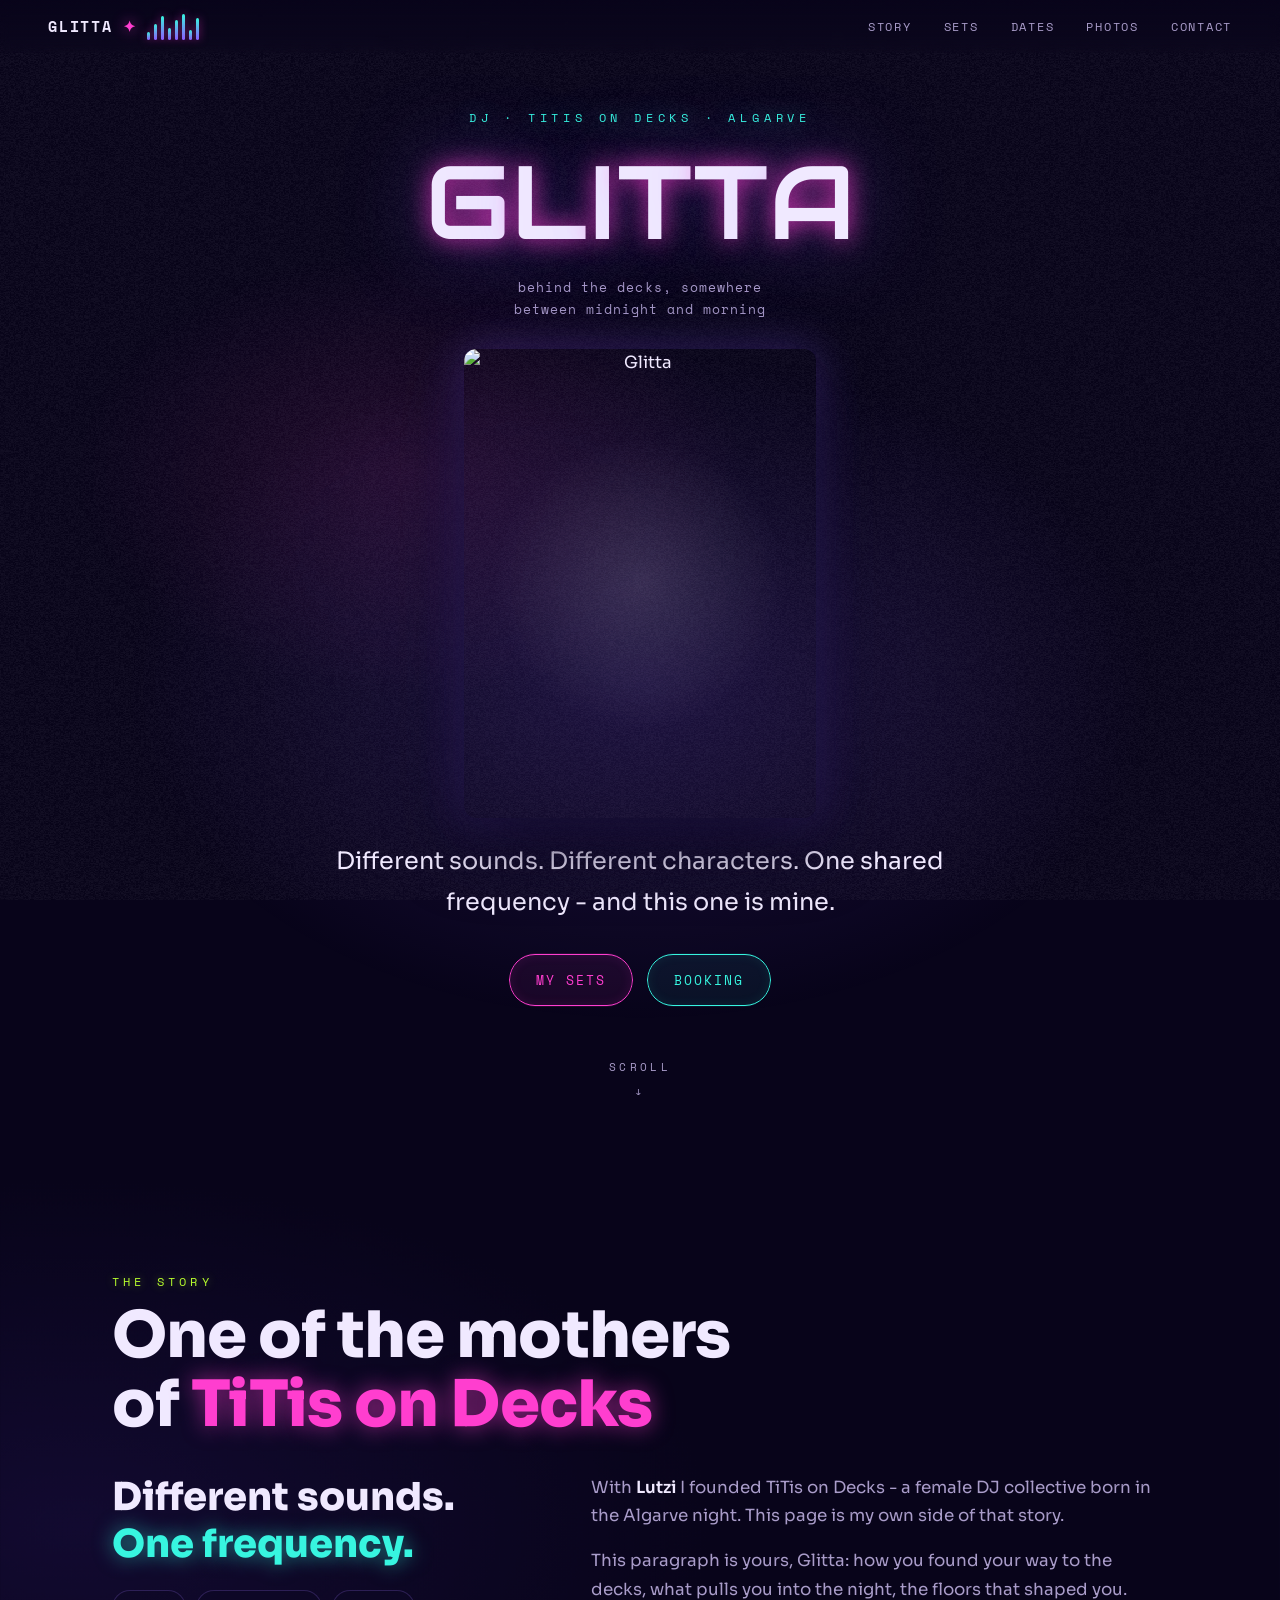
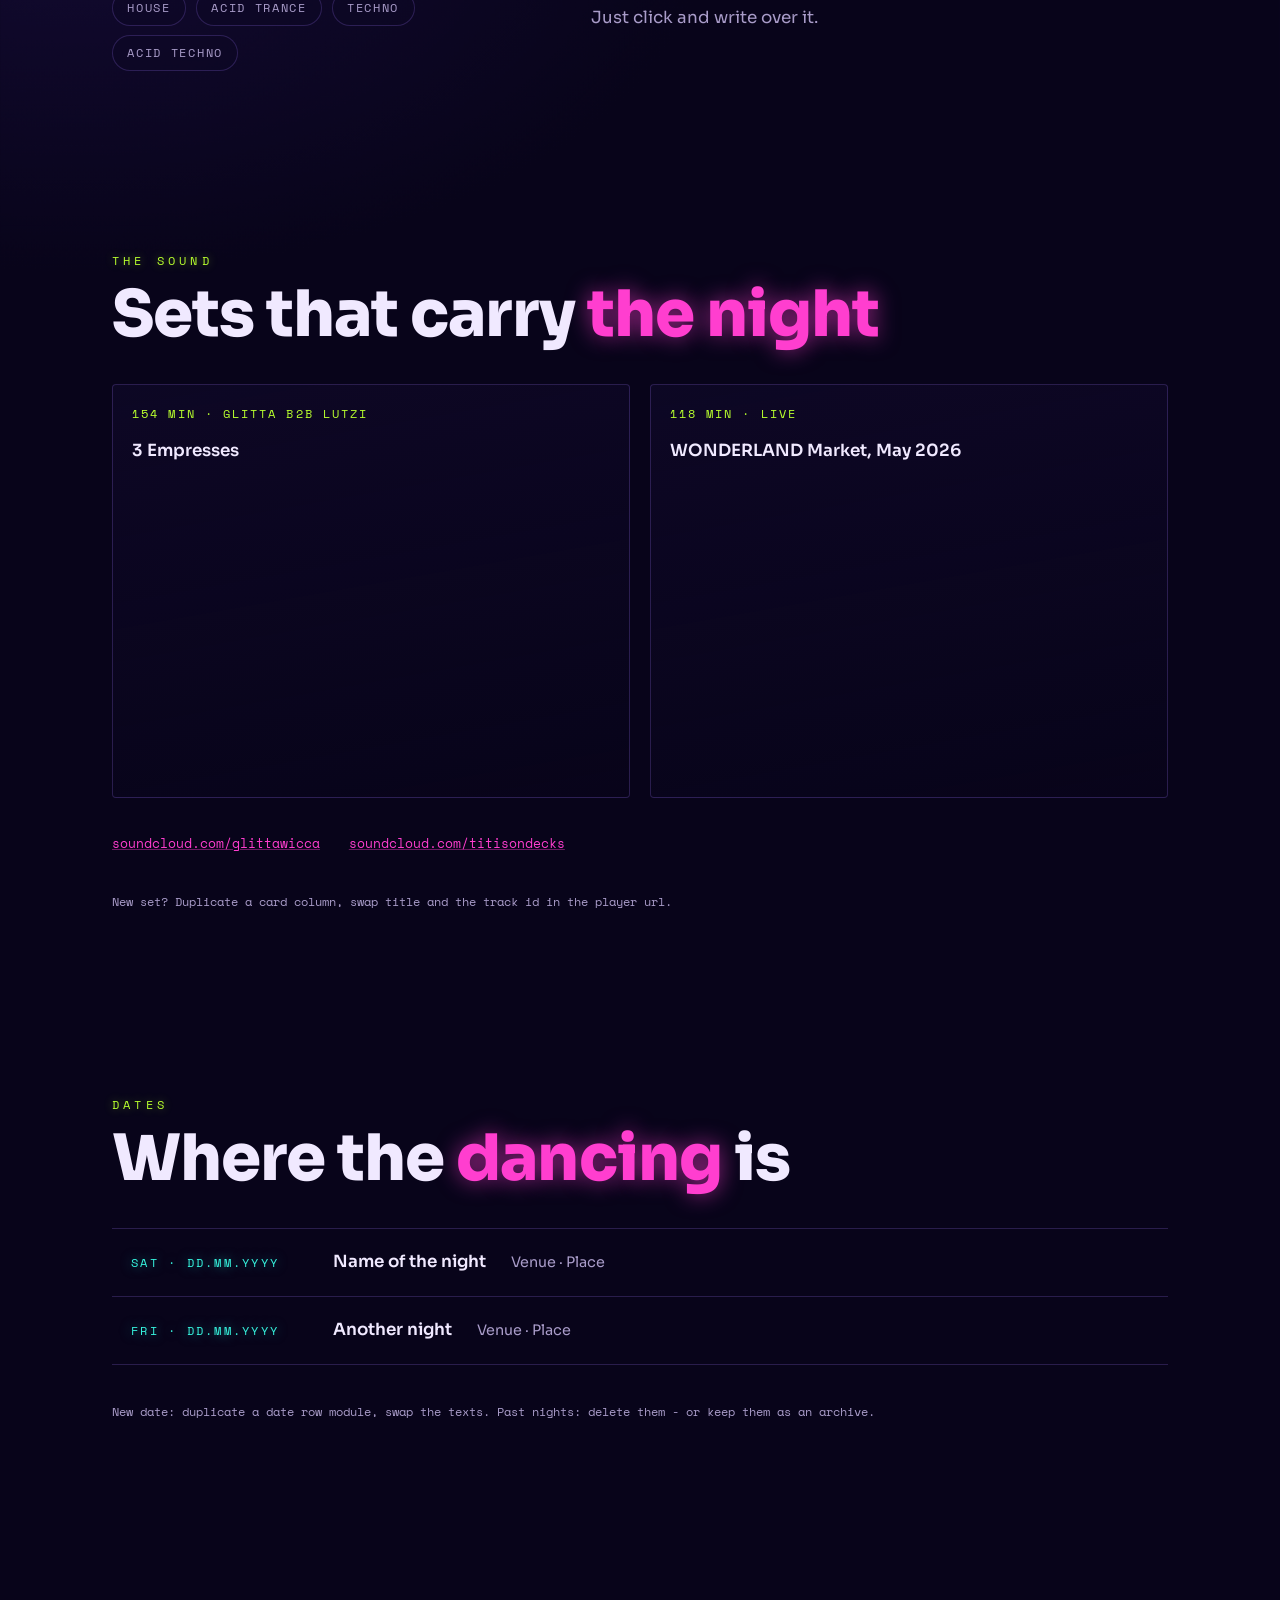
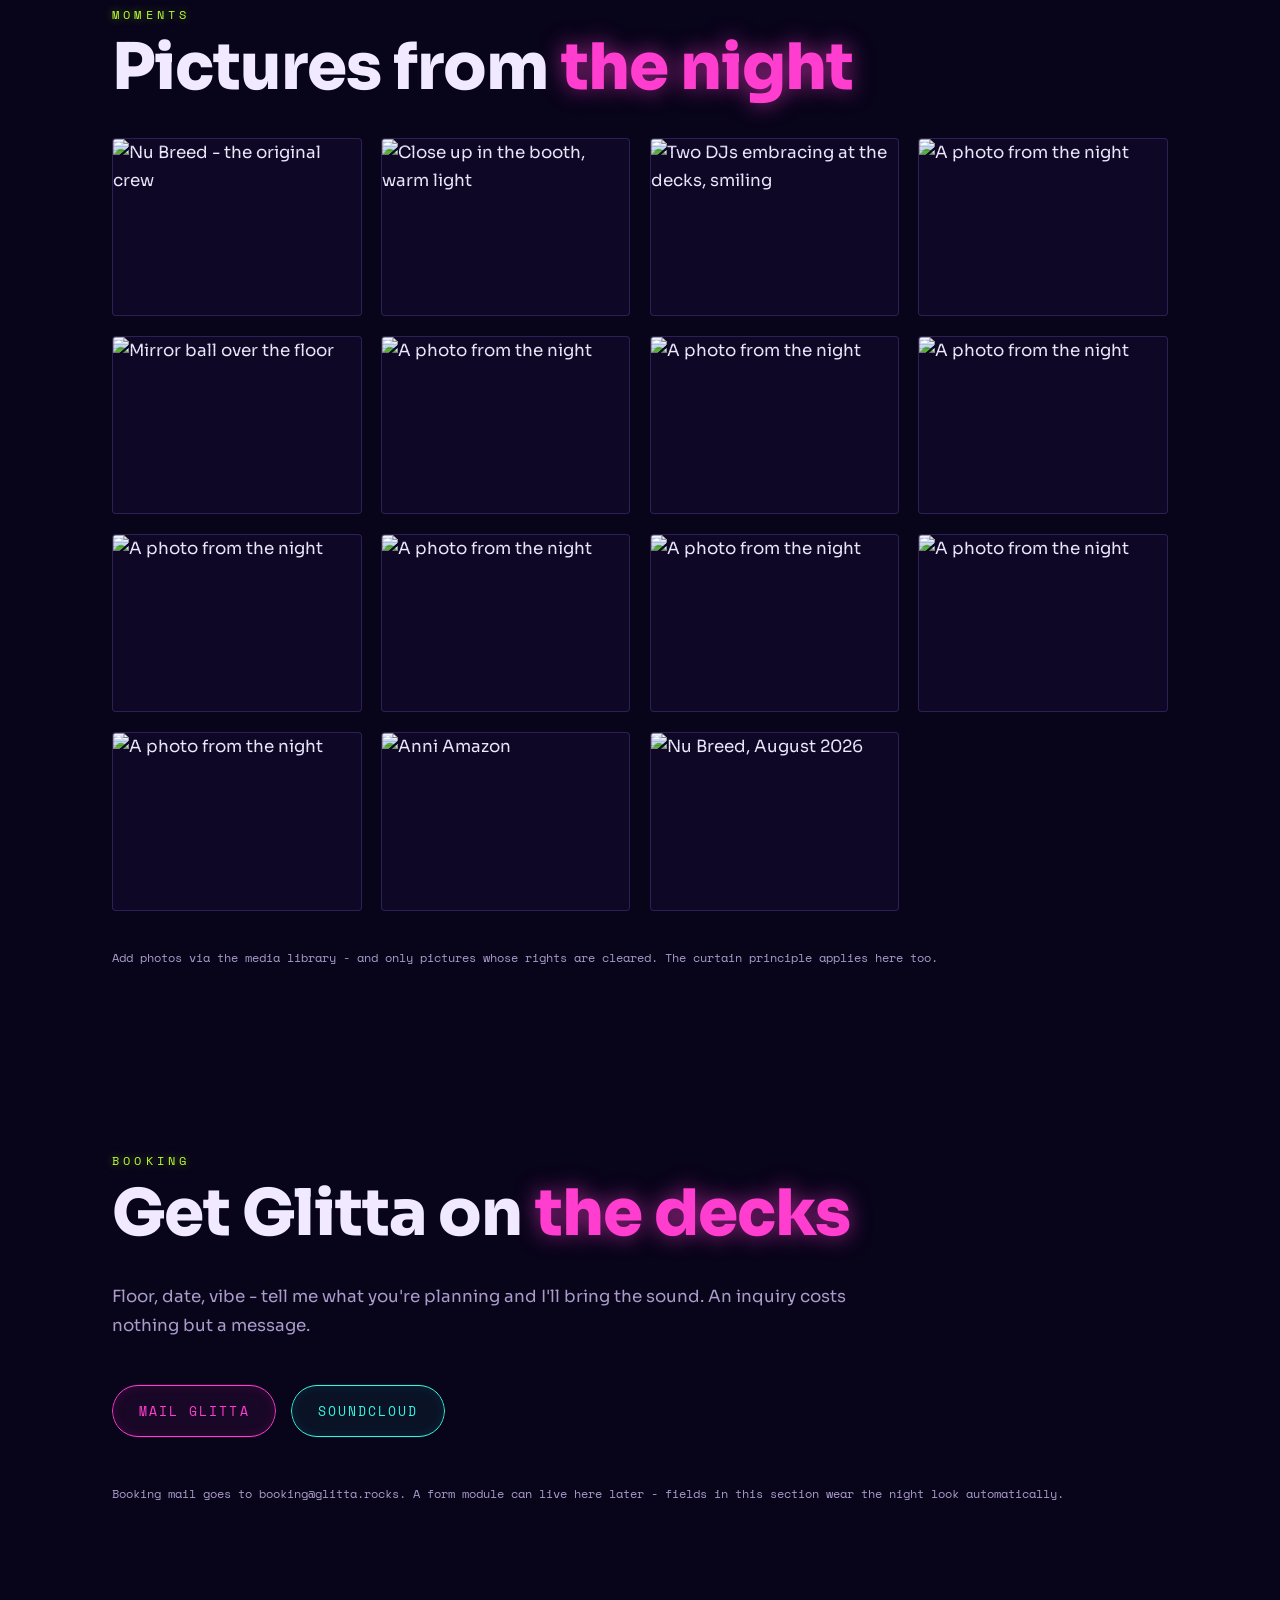
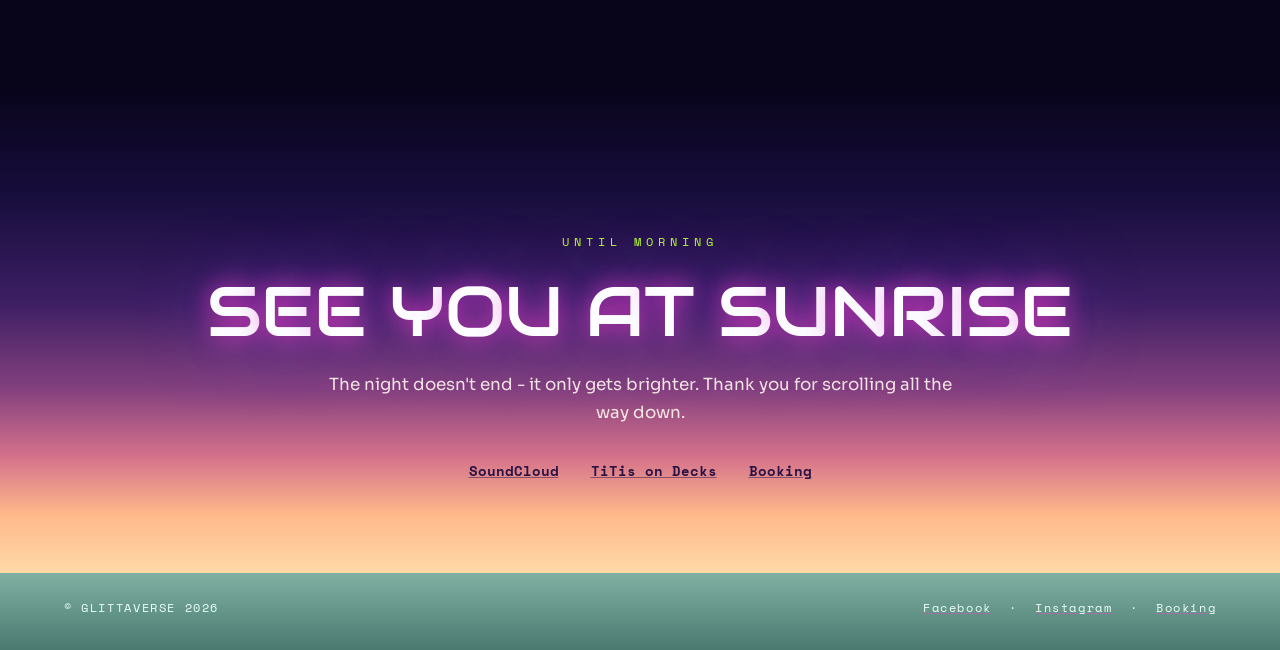
==== g4.html @ 6eaa3f61 "g4: the start page as one file, with React Bits taken off React A standalone render of glitta.rocks " ====
<!DOCTYPE html>
<!--
  g4 · Glitta - the start page as one file
  ============================================================
  A standalone render of glitta.rocks (the Divi start page) with
  React Bits animations on top. Sibling of g2.html: no build step,
  no dependencies, no npm - open it and it runs.

  Where the React Bits parts came from
  ------------------------------------
  Fetched from the shadcn registry the CLI would use, i.e. the
  JSON behind `bun x --bun shadcn@latest add @react-bits/<name>`:

      https://reactbits.dev/r/SplashCursor-JS-CSS.json   (35 KB, deps: [])
      https://reactbits.dev/r/Noise-JS-CSS.json          (deps: [])
      https://reactbits.dev/r/StarBorder-JS-CSS.json     (deps: [])
      https://reactbits.dev/r/SpotlightCard-JS-CSS.json  (deps: [])
      https://reactbits.dev/r/GlareHover-JS-CSS.json     (deps: [])
      https://reactbits.dev/r/Magnet-JS-CSS.json         (deps: [])

  Only zero-dependency components are here on purpose. The pretty
  text ones - GradientText, ShinyText, DecryptedText, SplitText -
  all pull `motion` or `gsap`, which without a bundler means a CDN
  script tag, and this page makes no third-party JS request. The text
  shimmer that GradientText/ShinyText give you is a background-clip
  animation anyway; `.shiny` below does it in eight lines of CSS.

  What the React → vanilla port changed
  -------------------------------------
  1. SplashCursor is one component whose whole body lives inside a
     single useEffect. So: `useEffect(() => {…}, [])` becomes
     `initSplashCursor(canvas, options)`, the prop signature becomes
     the destructuring defaults (verbatim, all 16), `canvasRef.current`
     becomes the passed canvas, `animationFrameId.current` becomes a
     local `rafId`, and the effect's cleanup return becomes the
     `destroy()` on the object this returns - alongside `pause()` and
     `resume()`, so a sim penned into a section can stop dead while
     that section is off screen. The 1000 lines of WebGL between those
     two ends are untouched; `AUTO_SPLAT_MS` (default 0) and those two
     controls are the only things added.
  2. The demo wraps SplashCursor in a 1080×1080 div. That box is the
     demo cage, not the component - here the canvas is fixed to the
     viewport with pointer-events:none, so the fluid follows the
     cursor down the whole page. The parameters are the ones from
     the Background Studio, exactly as given.
  3. StarBorder, SpotlightCard and GlareHover are markup + CSS with
     almost no logic; their JSX became plain markup and their CSS
     moved into the sheet below, repainted from the library's
     black/#222/white onto the night palette. SpotlightCard's one
     handler (set --mouse-x/--mouse-y) and Magnet's (translate the
     inner element toward the pointer) are mounted by data-attribute
     instead of by JSX props.

  What is *not* here that the theme has
  -------------------------------------
  tod.js's drifting spores. The fluid is the ambient particle layer
  now; running both is soup. Everything else from the theme survives:
  laser sweeps, torch glow, neon flicker-on titles, scroll reveals,
  pointer tilt, the living equalizer.

  Two deliberate departures from the live page
  --------------------------------------------
  - The gallery drops its captions. On glitta.rocks they render the
    media-library filenames ("Pasted image (13)", "104_LwGGe2DTx8"),
    which is a leak, not content. Alt text carries the a11y load.
  - Fonts come from Google here, like g2.html. The WordPress theme
    embeds the same three faces as data URIs and makes no external
    request at all; that is a theme concern, not a preview one.

  Two gates decide what actually runs
  -----------------------------------
  - prefers-reduced-motion: reduce -> nothing moves. The class the
    hiding rules hang off is never added, so every word stays visible
    and still, and the titles keep their text instead of being cut
    into per-character spans.
  - (hover: hover) and (pointer: fine) -> no cursor, no cursor
    effects. SplashCursor is named for a cursor and a phone has none;
    a finger drag is already a scroll, so the splat would fight the
    gesture rather than follow it. Magnet has the same problem. Those
    three - fluid, grain, magnet - are also the only expensive things
    on the page, so a phone gets the whole night in CSS (laser sweeps,
    torch glow, flicker-on, reveals, StarBorder, equalizer) and none
    of the cost.

    GlareHover and SpotlightCard need a third answer. Both hang off
    :hover, so on a phone they are not cheap - they are inert. There
    they keep their markup and CSS and get an IntersectionObserver
    instead of a pointer: the sheen loops while a photo is on screen,
    and a card in view holds a soft glow. Same components, the only
    trigger a touch device can actually give them.

    And where the fluid is switched off, the hero would otherwise have
    nothing adrift in it - so the spores come back, ported from the
    theme's tod.js, in the header only. One atmosphere per device:
    fluid across the whole page for a cursor, spores in the header for
    a thumb. Never both; that was always soup.

  The nav links get their own row under 46rem rather than being
  hidden. The theme hides them there because WordPress supplies
  Divi's mobile menu underneath; one standalone file has nothing to
  fall back on, and a page with no navigation is not a design choice.
-->
<html lang="en" data-theme="pink">
<head>
<meta charset="UTF-8" />
<meta name="viewport" content="width=device-width, initial-scale=1, viewport-fit=cover" />
<title>Glitta · behind the decks</title>
<meta name="description" content="Glitta - DJ, one of the mothers of TiTis on Decks, Algarve. Sets, dates, photos, booking." />
<meta name="color-scheme" content="dark" />
<link rel="preconnect" href="https://fonts.googleapis.com" />
<link rel="preconnect" href="https://fonts.gstatic.com" crossorigin />
<link href="https://fonts.googleapis.com/css2?family=Audiowide&family=Sora:wght@300;400;600;800&family=Space+Mono:wght@400;700&display=swap" rel="stylesheet" />
<style>
/* ============================================================
   1 · TOKENS - the pink night, straight from assets/css/tod.css
   ============================================================ */
:root{
  --coal:#08041a;            /* void indigo - the night   */
  --coal-2:#0e0826;
  --sun:#ff3ecf;             /* neon magenta - primary    */
  --ember:#8a5cff;           /* UV violet                 */
  --uvy:#37f5e0;             /* bioluminescent cyan       */
  --acid:#b8ff2e;            /* acid green - rare pop     */
  --cream:#f0e9ff;
  --cream-dim:#a99cc9;
  --line:rgba(158,120,255,.22);

  --sun-rgb:255 62 207;
  --ember-rgb:138 92 255;
  --uvy-rgb:55 245 224;
  --acid-rgb:184 255 46;
  --coal-rgb:8 4 26;
  --raise-rgb:14 8 38;

  --bg-glow-a:#1a0f3d;
  --bg-glow-b:#120a30;
  --finale-grad:linear-gradient(180deg,var(--coal) 0%,#170d3c 22%,#3c1e63 44%,#83407e 62%,#d4718b 76%,#ffb98a 88%,#ffd9a8 100%);
  --finale-ink:#2a1245;
  --finale-sub:rgba(255,244,235,.92);
  --river-grad:linear-gradient(180deg,#7fb0a2,#4a7a70);
  --river-ink:#eafff7;

  /* EMOTIQ (© Enxyclo) stays first: a machine that has it, uses it.
     Audiowide is the free stand-in the theme ships. */
  --font-display:'EMOTIQ','Audiowide','Monoton','Arial Black',sans-serif;
  --font-body:'Sora','Avenir Next','Segoe UI',sans-serif;
  --font-mono:'Space Mono','Courier New',monospace;

  --step-0:clamp(.95rem,.9rem + .25vw,1.05rem);
  --step-1:clamp(1.2rem,1.1rem + .5vw,1.5rem);
  --step-2:clamp(1.6rem,1.3rem + 1.4vw,2.4rem);
  --step-3:clamp(2.2rem,1.6rem + 3vw,4rem);

  --pad:clamp(1.25rem,4vw,3rem);
  --measure:62ch;
}

/* ============================================================
   2 · BASE
   ============================================================ */
*,*::before,*::after{ box-sizing:border-box; }

html{
  scroll-behavior:smooth;
  scroll-padding-top:4.5rem;
  background:var(--coal);
}

body{
  margin:0;
  font-family:var(--font-body);
  font-size:var(--step-0);
  line-height:1.7;
  color:var(--cream);
  background:
    radial-gradient(120vw 90vh at 72% -12%,var(--bg-glow-a) 0%,transparent 60%),
    radial-gradient(90vw 70vh at 6% 28%,var(--bg-glow-b) 0%,transparent 55%),
    var(--coal);
  overflow-x:hidden;
  -webkit-font-smoothing:antialiased;
}

::selection{ background:var(--sun); color:var(--coal); }

a{ color:var(--sun); text-decoration-color:rgb(var(--sun-rgb)/.4); }
a:hover{ text-decoration-color:var(--sun); }

:focus-visible{ outline:2px solid var(--uvy); outline-offset:3px; border-radius:2px; }

img{ max-width:100%; }
h1,h2,h3{ text-wrap:balance; }

/* the page rides above the grain, below the fluid */
.g4-page{ position:relative; z-index:2; }

.skip{
  position:absolute; left:-999px; top:0; z-index:60;
  background:var(--coal); color:var(--uvy); padding:.7rem 1rem;
  font-family:var(--font-mono); font-size:.78rem;
}
.skip:focus{ left:.5rem; top:.5rem; }

/* ============================================================
   3 · NAV - fixed, fades into the night
   ============================================================ */
.nav{
  position:fixed; inset:0 0 auto 0; z-index:40;
  display:flex; align-items:center; justify-content:space-between;
  gap:1rem; padding:.8rem var(--pad);
  background:linear-gradient(rgb(var(--coal-rgb)/.93),rgb(var(--coal-rgb)/.55) 70%,transparent);
  backdrop-filter:blur(6px);
}

.nav-mark{
  display:flex; align-items:center; gap:.6rem; margin:0;
  font-family:var(--font-mono); font-weight:700; font-size:.95rem;
  letter-spacing:.12em; color:var(--cream); text-decoration:none;
}
.nav-mark b{ font-weight:700; }
.nav-mark span{ color:var(--sun); text-shadow:0 0 14px rgb(var(--sun-rgb)/.8); }

.nav-links{
  display:flex; gap:clamp(.8rem,2.5vw,2rem); margin:0;
  font-family:var(--font-mono); font-size:.78rem;
  letter-spacing:.14em; text-transform:uppercase;
}
.nav-links a{ color:var(--cream-dim); text-decoration:none; padding:.2rem 0; }
.nav-links a:hover{ color:var(--uvy); text-shadow:0 0 12px rgb(var(--uvy-rgb)/.7); }

/* ============================================================
   4 · HERO - the artist page (kicker → name → portrait → intro)
   ============================================================ */
.hero{
  position:relative; isolation:isolate;
  min-height:100svh; overflow:hidden;
  display:grid; align-content:center;
}

/* slow UV-glow breathing behind the title */
.hero::before{
  content:""; position:absolute; inset:0; z-index:-3; pointer-events:none;
  background:
    radial-gradient(46rem 30rem at 50% 58%,rgb(var(--ember-rgb)/.17),transparent 70%),
    radial-gradient(30rem 20rem at 32% 40%,rgb(var(--sun-rgb)/.1),transparent 70%);
  animation:torch 7s ease-in-out infinite alternate;
}
@keyframes torch{
  from{ opacity:.65; transform:scale(1); }
  55%{ opacity:1; }
  to{ opacity:.8; transform:scale(1.06); }
}

/* A SplashCursor bed scoped to one section - the fluid from the demo,
   sized to its host instead of the viewport. Touch only: a cursor
   device already has the fluid across the whole page. */
.fluid-bed{ position:absolute; inset:0; z-index:0; pointer-events:none; overflow:hidden; }
.fluid-bed canvas{ position:absolute; inset:0; width:100%; height:100%; display:block; }
#story > *:not(.fluid-bed),
#contact > *:not(.fluid-bed){ position:relative; z-index:1; }

/* spores drift up in here on touch devices - canvas injected by JS.
   z-index 0 puts them above the lasers (-1) and below the copy (1),
   exactly where .tod-atmo sits in the theme. */
.atmo{ position:absolute; inset:0; z-index:0; pointer-events:none; }
.atmo canvas{ position:absolute; inset:0; width:100%; height:100%; }

/* laser fans sweeping from the top corners */
.laser{
  position:absolute; top:-10%; width:200vmax; height:2px; z-index:-1;
  opacity:.5; transform-origin:0 0; pointer-events:none;
}
.laser::before{ content:""; position:absolute; inset:-1px 0; filter:blur(1px); background:inherit; }
.laser-a{ left:-4%; background:linear-gradient(90deg,var(--sun),transparent 70%);  animation:sweep-a 11s ease-in-out infinite alternate; }
.laser-b{ left:-4%; background:linear-gradient(90deg,var(--uvy),transparent 70%);  animation:sweep-b 13s ease-in-out infinite alternate; }
.laser-c{ right:-4%; background:linear-gradient(90deg,var(--acid),transparent 70%); transform-origin:100% 0; animation:sweep-c 17s ease-in-out infinite alternate; }
@keyframes sweep-a{ from{ transform:rotate(18deg); }  to{ transform:rotate(64deg); } }
@keyframes sweep-b{ from{ transform:rotate(55deg); }  to{ transform:rotate(24deg); } }
@keyframes sweep-c{ from{ transform:rotate(118deg); } to{ transform:rotate(162deg); } }

.hero-main{
  position:relative; z-index:1;
  max-width:44rem; margin:0 auto;
  padding:clamp(4.5rem,12vh,7rem) var(--pad) clamp(3rem,9vh,6rem);
  display:grid; gap:1.4rem; justify-items:center; text-align:center;
}

.hero-kicker{
  margin:0; font-family:var(--font-mono); font-size:.75rem;
  letter-spacing:.4em; text-transform:uppercase; color:var(--uvy);
  filter:drop-shadow(0 0 10px rgb(var(--uvy-rgb)/.5));
}

.hero-title{
  margin:0; font-family:var(--font-display); font-weight:400;
  font-size:clamp(3rem,12vw,6.5rem); line-height:1;
  text-transform:uppercase; color:var(--cream);
  text-shadow:0 0 24px rgb(var(--sun-rgb)/.85),0 0 80px rgb(var(--ember-rgb)/.5);
}

.hero-tagline{
  margin:0; max-width:34ch;
  font-family:var(--font-mono); font-size:.8rem;
  letter-spacing:.08em; color:var(--cream-dim);
}

.hero-figure{
  width:min(22rem,82vw); margin:.4rem 0 0;
  border-radius:12px; overflow:hidden;
  box-shadow:0 24px 70px rgb(var(--coal-rgb)/.8),0 0 45px rgb(var(--ember-rgb)/.35);
}
.hero-figure img{ display:block; width:100%; height:auto; }

.hero-intro{
  margin:0; max-width:46ch; color:var(--cream);
  font-size:var(--step-1); line-height:1.7;
}

.hero-scroll{
  margin:1.2rem 0 0; font-family:var(--font-mono); font-size:.68rem;
  letter-spacing:.3em; text-transform:uppercase; color:var(--cream-dim);
  text-decoration:none; display:grid; gap:.4rem; justify-items:center;
}
.hero-scroll i{ font-style:normal; animation:bob 2.4s ease-in-out infinite; }
@keyframes bob{ 0%,100%{ transform:translateY(0); opacity:.5; } 50%{ transform:translateY(5px); opacity:1; } }

/* ============================================================
   5 · BUTTONS - neon pills, wearing StarBorder
   ============================================================ */
.cta-row{ display:flex; flex-wrap:wrap; gap:.9rem; justify-content:center; margin-top:.5rem; }

.btn{
  display:inline-block;
  font-family:var(--font-mono); font-size:.82rem;
  letter-spacing:.16em; text-transform:uppercase; text-decoration:none;
  padding:.85rem 1.6rem; border-radius:999px;
  border:1px solid var(--sun); color:var(--sun);
  background:rgb(var(--sun-rgb)/.07);
  box-shadow:0 0 18px rgb(var(--sun-rgb)/.25),inset 0 0 12px rgb(var(--sun-rgb)/.1);
  transition:box-shadow 160ms ease,background 160ms ease,color 160ms ease;
}
.btn:hover{
  background:rgb(var(--sun-rgb)/.16); color:var(--sun);
  box-shadow:0 0 30px rgb(var(--sun-rgb)/.55),inset 0 0 16px rgb(var(--sun-rgb)/.2);
}

.btn-ghost{
  border-color:var(--uvy); color:var(--uvy);
  background:rgb(var(--uvy-rgb)/.06);
  box-shadow:0 0 18px rgb(var(--uvy-rgb)/.16),inset 0 0 12px rgb(var(--uvy-rgb)/.08);
}
.btn-ghost:hover{
  background:rgb(var(--uvy-rgb)/.13); color:var(--uvy);
  box-shadow:0 0 30px rgb(var(--uvy-rgb)/.4),inset 0 0 16px rgb(var(--uvy-rgb)/.16);
}

/* ============================================================
   6 · SECTION SHELL
   ============================================================ */
.section{
  position:relative;
  padding:clamp(4rem,10vh,7rem) var(--pad);
  max-width:72rem; margin:0 auto;
  display:grid; gap:2.2rem;
}

.head{ display:grid; gap:.5rem; }

.kicker{
  margin:0; font-family:var(--font-mono); font-size:.75rem;
  letter-spacing:.35em; text-transform:uppercase; color:var(--acid);
  text-shadow:0 0 10px rgb(var(--acid-rgb)/.45);
}

.h2{
  margin:0; font-family:var(--font-body); font-weight:800;
  font-size:var(--step-3); line-height:1.08; letter-spacing:-.015em;
  color:var(--cream);
}
.h2 em{ font-style:normal; color:var(--sun); text-shadow:0 0 22px rgb(var(--sun-rgb)/.6); }

.note{
  margin:0; font-family:var(--font-mono); font-size:.78rem;
  line-height:2; color:var(--cream-dim);
}

/* ============================================================
   7 · STORY
   ============================================================ */
.story-grid{
  display:grid; grid-template-columns:minmax(0,1fr) minmax(0,1.35fr);
  gap:clamp(1.5rem,4vw,3.5rem); align-items:start;
}

.statement{
  margin:0; max-width:30ch;
  font-family:var(--font-body); font-weight:800;
  font-size:var(--step-2); line-height:1.22; color:var(--cream);
}
.statement em{ font-style:normal; color:var(--uvy); text-shadow:0 0 20px rgb(var(--uvy-rgb)/.55); }

.copy{ max-width:var(--measure); display:grid; gap:1rem; }
.copy p{ margin:0; color:var(--cream-dim); }
.copy strong{ color:var(--cream); font-weight:600; }

.genres{ display:flex; flex-wrap:wrap; gap:.6rem; margin:1.4rem 0 0; padding:0; list-style:none; }
.genres li{
  font-family:var(--font-mono); font-size:.75rem;
  letter-spacing:.14em; text-transform:uppercase;
  padding:.42rem .9rem; border-radius:999px;
  border:1px solid var(--line); color:var(--cream-dim);
  background:rgb(var(--raise-rgb)/.55);
  transition:color 160ms ease,border-color 160ms ease,box-shadow 160ms ease,transform 160ms ease;
}
.genres li:hover{
  color:var(--coal); border-color:var(--sun); background:var(--sun);
  box-shadow:0 0 22px rgb(var(--sun-rgb)/.55); transform:translateY(-2px);
}

/* ============================================================
   8 · SETS - SoundCloud in night frames
   ============================================================ */
.sets{ display:grid; grid-template-columns:repeat(auto-fit,minmax(min(20rem,100%),1fr)); gap:1.2rem; }

.set{ display:grid; gap:.8rem; align-content:start; }
.set-meta{
  margin:0; font-family:var(--font-mono); font-size:.72rem;
  letter-spacing:.18em; text-transform:uppercase; color:var(--acid);
}
.set-title{ margin:0; font-weight:600; font-size:1.05rem; color:var(--cream); }
.set iframe{ display:block; width:100%; border:0; border-radius:3px; }

.profiles{
  display:flex; flex-wrap:wrap; gap:.8rem 1.8rem; margin:0;
  font-family:var(--font-mono); font-size:.8rem;
}

/* ============================================================
   9 · DATES
   ============================================================ */
.dates{ display:grid; gap:0; border-top:1px solid var(--line); }

.date{
  display:flex; flex-wrap:wrap; align-items:baseline;
  gap:.4rem 1.6rem; margin:0;
  padding:1rem .9rem; border-bottom:1px solid var(--line);
  border-radius:0;
}
.date-when{
  margin:0; min-width:11rem;
  font-family:var(--font-mono); font-size:.78rem;
  letter-spacing:.18em; text-transform:uppercase; color:var(--uvy);
  text-shadow:0 0 12px rgb(var(--uvy-rgb)/.5);
}
.date-what{ margin:0; font-weight:600; color:var(--cream); }
.date-where{ margin:0; font-size:.9rem; color:var(--cream-dim); }

/* ============================================================
   10 · GALLERY
   ============================================================ */
.gallery{
  display:grid; grid-template-columns:repeat(auto-fill,minmax(min(15rem,100%),1fr));
  gap:1.2rem; margin:0; padding:0; list-style:none;
}
.gallery img{
  display:block; width:100%; height:100%;
  object-fit:cover; aspect-ratio:7/5;
}
/* faint CRT scanlines over every tile - the draft's trick */
.gallery li::after{
  content:""; position:absolute; inset:0; z-index:2; pointer-events:none;
  background:repeating-linear-gradient(0deg,rgb(var(--coal-rgb)/.12) 0 1px,transparent 1px 4px);
}

/* ============================================================
   11 · BOOKING
   ============================================================ */
.booking-intro{ margin:0; max-width:var(--measure); color:var(--cream-dim); }
.booking .cta-row{ justify-content:flex-start; }

/* ============================================================
   12 · FINALE + RIVER - night into dawn
   ============================================================ */
.finale{
  position:relative; margin-top:clamp(4rem,10vh,7rem); text-align:center;
  padding:clamp(6rem,16vh,10rem) var(--pad) clamp(4rem,10vh,6rem);
  background:var(--finale-grad);
}
.finale-inner{ display:grid; gap:1.2rem; justify-items:center; }
.finale-kicker{
  margin:0; font-family:var(--font-mono); font-size:.78rem;
  letter-spacing:.4em; text-transform:uppercase; color:var(--acid);
}
.finale-title{
  margin:0; font-family:var(--font-display); font-weight:400;
  font-size:clamp(2.1rem,7.5vw,4.4rem); line-height:1.14;
  text-transform:uppercase; color:#fff;
  text-shadow:0 0 24px rgb(var(--sun-rgb)/.9),0 0 70px rgb(var(--ember-rgb)/.5);
}
.finale-sub{ margin:0; max-width:52ch; color:var(--finale-sub); }
.finale-links{
  display:flex; flex-wrap:wrap; gap:1rem 2rem; justify-content:center;
  margin:.8rem 0 0; font-family:var(--font-mono); font-size:.85rem;
}
.finale-links a{ color:var(--finale-ink); text-decoration-color:rgba(42,18,69,.5); font-weight:700; }

.river{ margin:0; padding:1.6rem var(--pad) 2rem; background:var(--river-grad); color:var(--river-ink); }
.river-inner{
  max-width:72rem; margin:0 auto;
  display:flex; flex-wrap:wrap; gap:.5rem 2rem; justify-content:space-between;
  font-family:var(--font-mono); font-size:.72rem; letter-spacing:.14em;
}
.river-inner p{ margin:0; }
.river-inner a{ color:inherit; }

/* ============================================================
   13 · REACT BITS - the ported components
   ============================================================ */

/* --- SplashCursor: the fluid, fixed over the whole page --------
   The demo cages it in a 1080×1080 div; that is the demo, not the
   component. pointer-events:none keeps every link underneath live. */
#fluid{
  position:fixed; inset:0; z-index:50;
  width:100vw; height:100vh; display:block;
  pointer-events:none;
}

/* --- Noise: the library's grain canvas, fixed instead of absolute
   so it holds still while the page scrolls ---------------------- */
#grain{
  position:fixed; inset:0; z-index:1;
  width:100vw; height:100vh;
  image-rendering:pixelated; pointer-events:none;
}

/* --- StarBorder: two radial gradients travelling the long way
   around the pill. Library ships black on #222; here the inner
   content keeps the theme's neon-pill look and only the travelling
   light is new. ------------------------------------------------- */
.star-border{
  display:inline-block; position:relative; overflow:hidden;
  padding:1px 0; border-radius:999px;
}
.star-border > .star-bottom,
.star-border > .star-top{
  position:absolute; width:300%; height:50%;
  opacity:.7; border-radius:50%; z-index:0; pointer-events:none;
  /* the library passes colour and speed as inline props; here they
     are custom properties, so a ghost button only overrides one */
  background:radial-gradient(circle,var(--star-color,var(--sun)),transparent 10%);
  animation-duration:var(--star-speed,6s);
}
.star-border > .star-bottom{ bottom:-11px; right:-250%; animation-name:star-bottom; animation-timing-function:linear; animation-iteration-count:infinite; animation-direction:alternate; }
.star-border > .star-top{    top:-11px;    left:-250%;  animation-name:star-top;    animation-timing-function:linear; animation-iteration-count:infinite; animation-direction:alternate; }
.star-border > .btn{ position:relative; z-index:1; }

@keyframes star-bottom{ 0%{ transform:translate(0,0); opacity:1; } 100%{ transform:translate(-100%,0); opacity:0; } }
@keyframes star-top{    0%{ transform:translate(0,0); opacity:1; } 100%{ transform:translate(100%,0);  opacity:0; } }

/* --- SpotlightCard: radial glow tracking the pointer ----------- */
.spotlight{
  position:relative; overflow:hidden;
  --mouse-x:50%; --mouse-y:50%;
  --spotlight-color:rgb(var(--sun-rgb)/.22);
  border:1px solid var(--line); border-radius:4px;
  padding:1.2rem;
  background:linear-gradient(170deg,rgb(var(--raise-rgb)/.9),rgb(var(--coal-rgb)/.6));
  transition:border-color 160ms ease,box-shadow 160ms ease,transform 160ms ease;
}
.spotlight::before{
  content:""; position:absolute; inset:0; z-index:0; pointer-events:none;
  background:radial-gradient(circle at var(--mouse-x) var(--mouse-y),var(--spotlight-color),transparent 80%);
  opacity:0; transition:opacity .5s ease;
}
.spotlight:hover::before,
.spotlight:focus-within::before{ opacity:.75; }
.spotlight:hover{ border-color:var(--sun); box-shadow:0 0 26px rgb(var(--sun-rgb)/.22); transform:translateY(-2px); }
.spotlight > *{ position:relative; z-index:1; }

/* the date rows are spotlights too, but flat - a table, not a card */
.spotlight-row{
  background:none; border:0; border-bottom:1px solid var(--line); border-radius:0;
  --spotlight-color:rgb(var(--uvy-rgb)/.16);
}
.spotlight-row:hover{ border-color:transparent; border-bottom-color:var(--uvy); box-shadow:none; transform:none; }

/* --- GlareHover: a sheen sweeping across on hover -------------- */
.glare{
  position:relative; overflow:hidden;
  border:1px solid var(--line); border-radius:4px;
  background:var(--coal-2);
  --gh-angle:-45deg;
  --gh-duration:650ms;
  --gh-size:250%;
  --gh-rgba:rgb(var(--uvy-rgb)/.35);
}
.glare::before{
  content:""; position:absolute; inset:0; z-index:3; pointer-events:none;
  background:linear-gradient(var(--gh-angle),
    hsla(0,0%,0%,0) 60%,
    var(--gh-rgba) 70%,
    hsla(0,0%,0%,0),
    hsla(0,0%,0%,0) 100%);
  background-size:var(--gh-size) var(--gh-size),100% 100%;
  background-repeat:no-repeat;
  background-position:-100% -100%,0 0;
  transition:var(--gh-duration) ease;
}
.glare:hover::before{ background-position:100% 100%,0 0; }
.glare:hover{ border-color:var(--ember); }

/* --- Magnet: wrapper is static, inner one gets the translate --- */
.magnet{ position:relative; display:inline-block; }
.magnet-inner{ display:inline-block; will-change:transform; transition:transform .5s ease-in-out; }
.magnet.is-pulled .magnet-inner{ transition:transform .3s ease-out; }

/* ============================================================
   14 · THE THEME'S OWN EFFECTS - armed by JS adding .g4-js
   ============================================================ */

/* neon flicker-on, character by character */
.split{ display:inline-block; }
html.g4-js .split .word{ display:inline-block; white-space:nowrap; }
html.g4-js .split .char{ display:inline-block; opacity:0; }
html.g4-js .split.is-on .char{ animation:flicker .7s ease-out both; animation-delay:calc(var(--i) * .045s); }
@keyframes flicker{
  0%{ opacity:0; transform:translateY(.35em); filter:blur(6px); }
  55%{ opacity:1; transform:translateY(0); filter:blur(0); }
  75%{ opacity:.35; }
  100%{ opacity:1; transform:translateY(0); filter:blur(0); }
}

/* scroll-into-view fade + rise. Animates `translate`, not
   `transform`, so a card can reveal and tilt at once. */
html.g4-js .reveal{ opacity:0; translate:0 26px; transition:opacity .7s ease-out,translate .7s ease-out; }
html.g4-js .reveal.is-in{ opacity:1; translate:none; }

/* pointer tilt + glare */
.tilt{ position:relative; transform-style:preserve-3d; will-change:transform; }
html.g4-js .tilt{ transform:perspective(900px) rotateX(var(--rx,0deg)) rotateY(var(--ry,0deg)); transition:transform 120ms ease-out; }
.tilt .tilt-glare{
  position:absolute; inset:0; border-radius:inherit; pointer-events:none;
  background:radial-gradient(230px circle at var(--gx,50%) var(--gy,50%),rgba(240,233,255,.13),transparent 65%);
}

/* the living equalizer */
.wave{ display:flex; align-items:flex-end; gap:4px; height:26px; }
.wave i{
  width:3px; height:var(--h,16px); border-radius:2px;
  background:linear-gradient(180deg,var(--uvy),var(--ember));
  box-shadow:0 0 8px rgb(var(--sun-rgb)/.55);
  transform-origin:bottom;
  animation:wave-pulse var(--d,1.3s) ease-in-out infinite;
  animation-delay:var(--dl,0s);
}
@keyframes wave-pulse{
  0%,100%{ transform:scaleY(.35); }
  25%{ transform:scaleY(1); }
  50%{ transform:scaleY(.5); }
  75%{ transform:scaleY(.85); }
}

/* light sweep across text - what GradientText/ShinyText do,
   without pulling `motion` in to do it */
.shiny{
  background:linear-gradient(120deg,currentcolor 38%,#fff 50%,currentcolor 62%);
  background-size:220% 100%;
  -webkit-background-clip:text; background-clip:text;
  -webkit-text-fill-color:transparent;
  animation:shine 4.5s linear infinite;
}
@keyframes shine{ from{ background-position:180% 0; } to{ background-position:-40% 0; } }

/* --- touch: the two hover-driven bits, driven by the viewport ---
   GlareHover and SpotlightCard both hang off :hover, and a touch device
   never delivers one - so on a phone they are inert markup rather than
   effects. Same components, same declarations; an IntersectionObserver
   supplies the trigger the pointer cannot. Scoped to touch so the
   pointer-driven behaviour is untouched on desktop. */
@media (hover:none),(pointer:coarse){
  /* Brighter and quicker than the desktop hover versions, deliberately.
     A cursor rests on a tile for seconds; a scrolling thumb gives it a
     fraction of one, so the hover values are not subtle on a phone -
     they are invisible. Sheen 0.35 -> 0.55 alpha, 650ms -> 480ms; the
     card glow 0.45 -> 0.8 opacity over a stronger tint, plus the edge
     lift the pointer version gets on hover. */
  .glare{ --gh-rgba:rgb(var(--uvy-rgb)/.55); }

  /* A sweep fired once on arrival cannot survive every scroll speed:
     fling past and the window is missed, and any lead time big enough
     to fix that makes it finish before the tile arrives on a slow
     scroll. So on touch the sheen is an animation rather than a
     transition, running only while the tile is actually in view - at
     any speed there is always another pass coming. */
  .glare.is-swept::before{
    animation:glare-sweep 3.2s var(--glare-delay,0s) ease-in-out infinite;
  }
  .glare.is-swept{ border-color:var(--ember); }

  @keyframes glare-sweep{
    0%   { background-position:-100% -100%,0 0; }
    38%  { background-position:100% 100%,0 0; }
    100% { background-position:100% 100%,0 0; }
  }

  .spotlight{ --spotlight-color:rgb(var(--sun-rgb)/.5); }
  .spotlight.is-lit::before{ opacity:.8; }
  .spotlight.is-lit{
    border-color:rgb(var(--sun-rgb)/.6);
    box-shadow:0 0 26px rgb(var(--sun-rgb)/.18);
  }
  .spotlight-row{ --spotlight-color:rgb(var(--uvy-rgb)/.38); }
  .spotlight-row.is-lit{
    border-color:transparent; border-bottom-color:var(--uvy); box-shadow:none;
  }
}

/* --- no cursor, no cursor effects ------------------------------
   The JS never starts the two canvases on a touch device (see
   HAS_CURSOR below); this keeps them out of the layer tree too. */
@media (hover:none),(pointer:coarse){
  #fluid,#grain{ display:none; }
}

/* ============================================================
   15 · RESPONSIVE
   ============================================================ */
@media (max-width:46rem){
  .story-grid{ grid-template-columns:1fr; }
  .date-when{ min-width:0; }
  .nav-mark .wave{ display:none; }

  /* The theme hides these here, because WordPress supplies Divi's
     mobile menu underneath. A standalone file has nothing to fall
     back on, so they take their own row instead of disappearing. */
  html{ scroll-padding-top:6rem; }
  .nav{ flex-wrap:wrap; justify-content:center; gap:.3rem 1rem; padding-bottom:.65rem; }
  .nav-links{ width:100%; justify-content:space-between; gap:.5rem; font-size:.7rem; letter-spacing:.08em; }
}

/* ============================================================
   16 · REDUCED MOTION - the night stands still
   ============================================================ */
@media (prefers-reduced-motion:reduce){
  html{ scroll-behavior:auto; }
  .laser{ animation:none; opacity:.25; }
  .hero::before{ animation:none; }
  .hero-scroll i{ animation:none; }
  .wave i{ animation:none; }
  .genres li,.spotlight,.btn{ transition:none; }
  .star-border > .star-bottom,
  .star-border > .star-top{ animation:none; opacity:.35; }
  .glare::before{ transition:none; }
  .shiny{ animation:none; -webkit-text-fill-color:currentcolor; background:none; }
  html.g4-js .split .char{ opacity:1; animation:none; }
  html.g4-js .reveal{ opacity:1; translate:none; transition:none; }
  html.g4-js .tilt{ transform:none; transition:none; }
  #fluid,#grain{ display:none; }
}
</style>
</head>
<body>

<a class="skip" href="#story">Skip to content</a>

<!-- React Bits · Noise - grain over the night, under everything else -->
<canvas id="grain" aria-hidden="true"></canvas>

<!-- React Bits · SplashCursor - the fluid, over everything, catching nothing -->
<canvas id="fluid" aria-hidden="true"></canvas>

<header class="nav">
  <a class="nav-mark" href="#top">
    <b>GLITTA</b> <span>&#10022;</span>
    <span class="wave" aria-hidden="true"></span>
  </a>
  <nav class="nav-links" aria-label="Sections">
    <a href="#story">Story</a>
    <a href="#sets">Sets</a>
    <a href="#dates">Dates</a>
    <a href="#photos">Photos</a>
    <a href="#contact">Contact</a>
  </nav>
</header>

<div class="g4-page">
<main>

  <!-- ========== HERO ========== -->
  <section class="hero" id="top">
    <div class="atmo" aria-hidden="true"></div>
    <span class="laser laser-a" aria-hidden="true"></span>
    <span class="laser laser-b" aria-hidden="true"></span>
    <span class="laser laser-c" aria-hidden="true"></span>

    <div class="hero-main">
      <p class="hero-kicker">DJ &middot; TiTis on Decks &middot; Algarve</p>

      <h1 class="hero-title"><span class="split">Glitta</span></h1>

      <p class="hero-tagline">behind the decks, somewhere between midnight and morning</p>

      <figure class="hero-figure tilt reveal">
        <img src="https://glitta.rocks/wp-content/uploads/2026/08/glitta.jpg"
             alt="Glitta" width="900" height="1200" decoding="async" />
      </figure>

      <p class="hero-intro">
        Different sounds. Different characters. One shared frequency -
        and this one is mine.
      </p>

      <div class="cta-row">
        <span class="magnet" data-magnet>
          <span class="magnet-inner">
            <span class="star-border" style="--star-speed:6s">
              <span class="star-bottom" aria-hidden="true"></span>
              <span class="star-top" aria-hidden="true"></span>
              <a class="btn" href="#sets">My Sets</a>
            </span>
          </span>
        </span>
        <span class="magnet" data-magnet>
          <span class="magnet-inner">
            <span class="star-border" style="--star-speed:8s;--star-color:var(--uvy)">
              <span class="star-bottom" aria-hidden="true"></span>
              <span class="star-top" aria-hidden="true"></span>
              <a class="btn btn-ghost" href="#contact">Booking</a>
            </span>
          </span>
        </span>
      </div>

      <a class="hero-scroll" href="#story">Scroll <i>&darr;</i></a>
    </div>
  </section>

  <!-- ========== STORY ========== -->
  <section class="section" id="story">
    <div class="fluid-bed" aria-hidden="true"></div>
    <div class="head reveal">
      <p class="kicker">The Story</p>
      <h2 class="h2">One of the mothers of <em>TiTis on Decks</em></h2>
    </div>

    <div class="story-grid">
      <div class="reveal">
        <p class="statement">Different sounds. <em>One frequency.</em></p>
        <ul class="genres">
          <li>House</li>
          <li>Acid Trance</li>
          <li>Techno</li>
          <li>Acid Techno</li>
        </ul>
      </div>

      <div class="copy reveal">
        <p>
          With <strong>Lutzi</strong> I founded TiTis on Decks - a female DJ
          collective born in the Algarve night. This page is my own side of
          that story.
        </p>
        <p>
          This paragraph is yours, Glitta: how you found your way to the decks,
          what pulls you into the night, the floors that shaped you. Just click
          and write over it.
        </p>
      </div>
    </div>
  </section>

  <!-- ========== SETS ========== -->
  <section class="section" id="sets">
    <div class="head reveal">
      <p class="kicker">The Sound</p>
      <h2 class="h2">Sets that carry <em>the night</em></h2>
    </div>

    <div class="sets">
      <article class="set spotlight reveal" data-spotlight>
        <p class="set-meta">154 min &middot; Glitta b2b Lutzi</p>
        <h3 class="set-title">3 Empresses</h3>
        <iframe title="3 Empresses - Glitta b2b Lutzi on SoundCloud"
                height="300" scrolling="no" frameborder="no" loading="lazy"
                allow="autoplay; encrypted-media"
                src="https://w.soundcloud.com/player/?visual=true&amp;url=https%3A%2F%2Fapi.soundcloud.com%2Ftracks%2F2222797898&amp;show_artwork=true&amp;color=%23ff3ecf"></iframe>
      </article>

      <article class="set spotlight reveal" data-spotlight>
        <p class="set-meta">118 min &middot; Live</p>
        <h3 class="set-title">WONDERLAND Market, May 2026</h3>
        <iframe title="WONDERLAND Market, May 2026 - Glitta live on SoundCloud"
                height="300" scrolling="no" frameborder="no" loading="lazy"
                allow="autoplay; encrypted-media"
                src="https://w.soundcloud.com/player/?visual=true&amp;url=https%3A%2F%2Fapi.soundcloud.com%2Ftracks%2F2337650513&amp;show_artwork=true&amp;color=%23ff3ecf"></iframe>
      </article>
    </div>

    <p class="profiles reveal">
      <a href="https://soundcloud.com/glittawicca" rel="me noopener" target="_blank">soundcloud.com/glittawicca</a>
      <a href="https://soundcloud.com/titisondecks" rel="noopener" target="_blank">soundcloud.com/titisondecks</a>
    </p>

    <p class="note reveal">
      New set? Duplicate a card column, swap title and the track id in the player url.
    </p>
  </section>

  <!-- ========== DATES ========== -->
  <section class="section" id="dates">
    <div class="head reveal">
      <p class="kicker">Dates</p>
      <h2 class="h2">Where the <em>dancing</em> is</h2>
    </div>

    <div class="dates reveal">
      <article class="date spotlight spotlight-row" data-spotlight>
        <p class="date-when">Sat &middot; DD.MM.YYYY</p>
        <p class="date-what">Name of the night</p>
        <p class="date-where">Venue &middot; Place</p>
      </article>
      <article class="date spotlight spotlight-row" data-spotlight>
        <p class="date-when">Fri &middot; DD.MM.YYYY</p>
        <p class="date-what">Another night</p>
        <p class="date-where">Venue &middot; Place</p>
      </article>
    </div>

    <p class="note reveal">
      New date: duplicate a date row module, swap the texts.
      Past nights: delete them - or keep them as an archive.
    </p>
  </section>

  <!-- ========== MOMENTS ========== -->
  <section class="section" id="photos">
    <div class="head reveal">
      <p class="kicker">Moments</p>
      <h2 class="h2">Pictures from <em>the night</em></h2>
    </div>

    <ul class="gallery reveal">
      <li class="glare"><img src="https://glitta.rocks/wp-content/uploads/2026/08/og-nu-breed.jpg" alt="Nu Breed - the original crew" loading="lazy" decoding="async" /></li>
      <li class="glare"><img src="https://glitta.rocks/wp-content/uploads/2026/08/dj-closeup-warm-booth-1.jpg" alt="Close up in the booth, warm light" loading="lazy" decoding="async" /></li>
      <li class="glare"><img src="https://glitta.rocks/wp-content/uploads/2026/08/duo-embrace-decks-smiling-1.jpg" alt="Two DJs embracing at the decks, smiling" loading="lazy" decoding="async" /></li>
      <li class="glare"><img src="https://glitta.rocks/wp-content/uploads/2026/08/Pasted-image-13.png" alt="A photo from the night" loading="lazy" decoding="async" /></li>
      <li class="glare"><img src="https://glitta.rocks/wp-content/uploads/2026/08/depressive-disco-kugel-400x284.jpg" alt="Mirror ball over the floor" loading="lazy" decoding="async" /></li>
      <li class="glare"><img src="https://glitta.rocks/wp-content/uploads/2026/08/104_LwGGe2DTx8-400x284.jpg" alt="A photo from the night" loading="lazy" decoding="async" /></li>
      <li class="glare"><img src="https://glitta.rocks/wp-content/uploads/2026/08/Pasted-image-12-400x284.png" alt="A photo from the night" loading="lazy" decoding="async" /></li>
      <li class="glare"><img src="https://glitta.rocks/wp-content/uploads/2026/08/028_62gRT0IhMc-1-400x284.jpg" alt="A photo from the night" loading="lazy" decoding="async" /></li>
      <li class="glare"><img src="https://glitta.rocks/wp-content/uploads/2026/08/Pasted-image-14-400x284.png" alt="A photo from the night" loading="lazy" decoding="async" /></li>
      <li class="glare"><img src="https://glitta.rocks/wp-content/uploads/2026/08/031_3prja-BLcy-400x284.jpg" alt="A photo from the night" loading="lazy" decoding="async" /></li>
      <li class="glare"><img src="https://glitta.rocks/wp-content/uploads/2026/08/027_AfLUE0okxD-400x284.jpg" alt="A photo from the night" loading="lazy" decoding="async" /></li>
      <li class="glare"><img src="https://glitta.rocks/wp-content/uploads/2026/08/Screenshot-From-2026-07-23-12-41-49-400x284.png" alt="A photo from the night" loading="lazy" decoding="async" /></li>
      <li class="glare"><img src="https://glitta.rocks/wp-content/uploads/2026/08/084_4qHMSeZMha-400x284.jpg" alt="A photo from the night" loading="lazy" decoding="async" /></li>
      <li class="glare"><img src="https://glitta.rocks/wp-content/uploads/2026/08/AnniAmazon.png" alt="Anni Amazon" loading="lazy" decoding="async" /></li>
      <li class="glare"><img src="https://glitta.rocks/wp-content/uploads/2026/08/nu-breed-2026-08-23.jpg" alt="Nu Breed, August 2026" loading="lazy" decoding="async" /></li>
    </ul>

    <p class="note reveal">
      Add photos via the media library - and only pictures whose rights are
      cleared. The curtain principle applies here too.
    </p>
  </section>

  <!-- ========== BOOKING ========== -->
  <section class="section booking" id="contact">
    <div class="fluid-bed" aria-hidden="true"></div>
    <div class="head reveal">
      <p class="kicker">Booking</p>
      <h2 class="h2">Get Glitta on <em>the decks</em></h2>
    </div>

    <p class="booking-intro reveal">
      Floor, date, vibe - tell me what you're planning and I'll bring the
      sound. An inquiry costs nothing but a message.
    </p>

    <div class="cta-row reveal">
      <span class="magnet" data-magnet>
        <span class="magnet-inner">
          <span class="star-border" style="--star-speed:6s">
            <span class="star-bottom" aria-hidden="true"></span>
            <span class="star-top" aria-hidden="true"></span>
            <a class="btn" href="mailto:booking@glitta.rocks">Mail Glitta</a>
          </span>
        </span>
      </span>
      <span class="magnet" data-magnet>
        <span class="magnet-inner">
          <span class="star-border" style="--star-speed:8s;--star-color:var(--uvy)">
            <span class="star-bottom" aria-hidden="true"></span>
            <span class="star-top" aria-hidden="true"></span>
            <a class="btn btn-ghost" href="https://soundcloud.com/glittawicca" rel="me noopener" target="_blank">SoundCloud</a>
          </span>
        </span>
      </span>
    </div>

    <p class="note reveal">
      Booking mail goes to booking@glitta.rocks. A form module can live here
      later - fields in this section wear the night look automatically.
    </p>
  </section>

  <!-- ========== FINALE ========== -->
  <section class="finale">
    <div class="finale-inner">
      <p class="finale-kicker">Until morning</p>
      <h2 class="finale-title"><span class="split">See you at sunrise</span></h2>
      <p class="finale-sub">
        The night doesn't end - it only gets brighter.
        Thank you for scrolling all the way down.
      </p>
      <p class="finale-links">
        <a href="https://soundcloud.com/glittawicca" rel="me noopener" target="_blank">SoundCloud</a>
        <a href="https://soundcloud.com/titisondecks" rel="noopener" target="_blank">TiTis on Decks</a>
        <a href="#contact">Booking</a>
      </p>
    </div>
  </section>

</main>

<footer class="river">
  <div class="river-inner">
    <p>&copy; GLITTAVERSE 2026</p>
    <p>
      <span class="magnet" data-magnet data-magnet-strength="3"><span class="magnet-inner"><a href="#">Facebook</a></span></span>
      &nbsp;&middot;&nbsp;
      <span class="magnet" data-magnet data-magnet-strength="3"><span class="magnet-inner"><a href="#">Instagram</a></span></span>
      &nbsp;&middot;&nbsp;
      <span class="magnet" data-magnet data-magnet-strength="3"><span class="magnet-inner"><a href="mailto:booking@glitta.rocks">Booking</a></span></span>
    </p>
  </div>
</footer>
</div><!-- /.g4-page -->

<script>
/* ============================================================
   The components. React Bits pieces first, ported to plain
   functions; the theme's own effects after. Nothing here needs
   a build step, a bundler or a single third-party request.
   ============================================================ */
(function () {
  'use strict';

  const REDUCED = matchMedia('(prefers-reduced-motion: reduce)').matches;

  /* SplashCursor is named for a cursor, and a touch device has none:
     a finger drag is already a scroll, so the splat fights the gesture
     instead of following it. Magnet has the same problem - buttons
     drift as you swipe past them. Those three are also the only
     expensive things here; everything else is CSS and runs anywhere. */
  const HAS_CURSOR = matchMedia('(hover: hover) and (pointer: fine)').matches;

  const ready = fn => {
    if (document.readyState === 'loading') document.addEventListener('DOMContentLoaded', fn);
    else fn();
  };

  /* ══════════════════════════════════════════════════════════
     React Bits · SplashCursor
     reactbits.dev/r/SplashCursor-JS-CSS.json — WebGL fluid, no deps.

     The React shell was four lines around a thousand: the props
     became the destructuring defaults below, the useEffect body
     became this function, canvasRef.current became the argument,
     animationFrameId.current became rafId, and the effect's
     cleanup return became the destroy() this hands back. The
     simulation in between is the library's, untouched.
     ══════════════════════════════════════════════════════════ */
function initSplashCursor(canvas, options) {
  const {
    SIM_RESOLUTION = 128,
    DYE_RESOLUTION = 1440,
    CAPTURE_RESOLUTION = 512,
    DENSITY_DISSIPATION = 3.5,
    VELOCITY_DISSIPATION = 2,
    PRESSURE = 0.1,
    PRESSURE_ITERATIONS = 20,
    CURL = 3,
    SPLAT_RADIUS = 0.2,
    SPLAT_FORCE = 6000,
    SHADING = true,
    COLOR_UPDATE_SPEED = 10,
    BACK_COLOR = { r: 0.5, g: 0, b: 0 },
    TRANSPARENT = true,
    RAINBOW_MODE = true,
    COLOR = '#ff0000',
    /* ADDED to the vendored component, and the only addition: with no
       pointer there is nothing to splash, so a canvas on a phone would
       just sit black. Milliseconds between self-splats; 0 keeps the
       library's original behaviour exactly. */
    AUTO_SPLAT_MS = 0,
  } = options || {};

  let rafId = null;
  let autoTimer = null;
  let paused = false;

  // Track if the effect is still active for cleanup
  let isActive = true;

  function pointerPrototype() {
    this.id = -1;
    this.texcoordX = 0;
    this.texcoordY = 0;
    this.prevTexcoordX = 0;
    this.prevTexcoordY = 0;
    this.deltaX = 0;
    this.deltaY = 0;
    this.down = false;
    this.moved = false;
    this.color = [0, 0, 0];
  }

  let config = {
    SIM_RESOLUTION,
    DYE_RESOLUTION,
    CAPTURE_RESOLUTION,
    DENSITY_DISSIPATION,
    VELOCITY_DISSIPATION,
    PRESSURE,
    PRESSURE_ITERATIONS,
    CURL,
    SPLAT_RADIUS,
    SPLAT_FORCE,
    SHADING,
    COLOR_UPDATE_SPEED,
    PAUSED: false,
    BACK_COLOR,
    TRANSPARENT,
    RAINBOW_MODE,
    COLOR
  };

  let pointers = [new pointerPrototype()];

  const { gl, ext } = getWebGLContext(canvas);
  if (!ext.supportLinearFiltering) {
    config.DYE_RESOLUTION = 256;
    config.SHADING = false;
  }

  function getWebGLContext(canvas) {
    const params = {
      alpha: true,
      depth: false,
      stencil: false,
      antialias: false,
      preserveDrawingBuffer: false
    };
    let gl = canvas.getContext('webgl2', params);
    const isWebGL2 = !!gl;
    if (!isWebGL2) gl = canvas.getContext('webgl', params) || canvas.getContext('experimental-webgl', params);

    let halfFloat;
    let supportLinearFiltering;
    if (isWebGL2) {
      gl.getExtension('EXT_color_buffer_float');
      supportLinearFiltering = gl.getExtension('OES_texture_float_linear');
    } else {
      halfFloat = gl.getExtension('OES_texture_half_float');
      supportLinearFiltering = gl.getExtension('OES_texture_half_float_linear');
    }
    gl.clearColor(0.0, 0.0, 0.0, 1.0);

    const halfFloatTexType = isWebGL2 ? gl.HALF_FLOAT : halfFloat && halfFloat.HALF_FLOAT_OES;
    let formatRGBA;
    let formatRG;
    let formatR;

    if (isWebGL2) {
      formatRGBA = getSupportedFormat(gl, gl.RGBA16F, gl.RGBA, halfFloatTexType);
      formatRG = getSupportedFormat(gl, gl.RG16F, gl.RG, halfFloatTexType);
      formatR = getSupportedFormat(gl, gl.R16F, gl.RED, halfFloatTexType);
    } else {
      formatRGBA = getSupportedFormat(gl, gl.RGBA, gl.RGBA, halfFloatTexType);
      formatRG = getSupportedFormat(gl, gl.RGBA, gl.RGBA, halfFloatTexType);
      formatR = getSupportedFormat(gl, gl.RGBA, gl.RGBA, halfFloatTexType);
    }

    return {
      gl,
      ext: {
        formatRGBA,
        formatRG,
        formatR,
        halfFloatTexType,
        supportLinearFiltering
      }
    };
  }

  function getSupportedFormat(gl, internalFormat, format, type) {
    if (!supportRenderTextureFormat(gl, internalFormat, format, type)) {
      switch (internalFormat) {
        case gl.R16F:
          return getSupportedFormat(gl, gl.RG16F, gl.RG, type);
        case gl.RG16F:
          return getSupportedFormat(gl, gl.RGBA16F, gl.RGBA, type);
        default:
          return null;
      }
    }
    return { internalFormat, format };
  }

  function supportRenderTextureFormat(gl, internalFormat, format, type) {
    const texture = gl.createTexture();
    gl.bindTexture(gl.TEXTURE_2D, texture);
    gl.texParameteri(gl.TEXTURE_2D, gl.TEXTURE_MIN_FILTER, gl.NEAREST);
    gl.texParameteri(gl.TEXTURE_2D, gl.TEXTURE_MAG_FILTER, gl.NEAREST);
    gl.texParameteri(gl.TEXTURE_2D, gl.TEXTURE_WRAP_S, gl.CLAMP_TO_EDGE);
    gl.texParameteri(gl.TEXTURE_2D, gl.TEXTURE_WRAP_T, gl.CLAMP_TO_EDGE);
    gl.texImage2D(gl.TEXTURE_2D, 0, internalFormat, 4, 4, 0, format, type, null);
    const fbo = gl.createFramebuffer();
    gl.bindFramebuffer(gl.FRAMEBUFFER, fbo);
    gl.framebufferTexture2D(gl.FRAMEBUFFER, gl.COLOR_ATTACHMENT0, gl.TEXTURE_2D, texture, 0);
    const status = gl.checkFramebufferStatus(gl.FRAMEBUFFER);
    return status === gl.FRAMEBUFFER_COMPLETE;
  }

  class Material {
    constructor(vertexShader, fragmentShaderSource) {
      this.vertexShader = vertexShader;
      this.fragmentShaderSource = fragmentShaderSource;
      this.programs = [];
      this.activeProgram = null;
      this.uniforms = [];
    }
    setKeywords(keywords) {
      let hash = 0;
      for (let i = 0; i < keywords.length; i++) hash += hashCode(keywords[i]);
      let program = this.programs[hash];
      if (program == null) {
        let fragmentShader = compileShader(gl.FRAGMENT_SHADER, this.fragmentShaderSource, keywords);
        program = createProgram(this.vertexShader, fragmentShader);
        this.programs[hash] = program;
      }
      if (program === this.activeProgram) return;
      this.uniforms = getUniforms(program);
      this.activeProgram = program;
    }
    bind() {
      gl.useProgram(this.activeProgram);
    }
  }

  class Program {
    constructor(vertexShader, fragmentShader) {
      this.uniforms = {};
      this.program = createProgram(vertexShader, fragmentShader);
      this.uniforms = getUniforms(this.program);
    }
    bind() {
      gl.useProgram(this.program);
    }
  }

  function createProgram(vertexShader, fragmentShader) {
    let program = gl.createProgram();
    gl.attachShader(program, vertexShader);
    gl.attachShader(program, fragmentShader);
    gl.linkProgram(program);
    if (!gl.getProgramParameter(program, gl.LINK_STATUS)) console.trace(gl.getProgramInfoLog(program));
    return program;
  }

  function getUniforms(program) {
    let uniforms = [];
    let uniformCount = gl.getProgramParameter(program, gl.ACTIVE_UNIFORMS);
    for (let i = 0; i < uniformCount; i++) {
      let uniformName = gl.getActiveUniform(program, i).name;
      uniforms[uniformName] = gl.getUniformLocation(program, uniformName);
    }
    return uniforms;
  }

  function compileShader(type, source, keywords) {
    source = addKeywords(source, keywords);
    const shader = gl.createShader(type);
    gl.shaderSource(shader, source);
    gl.compileShader(shader);
    if (!gl.getShaderParameter(shader, gl.COMPILE_STATUS)) console.trace(gl.getShaderInfoLog(shader));
    return shader;
  }

  function addKeywords(source, keywords) {
    if (!keywords) return source;
    let keywordsString = '';
    keywords.forEach(keyword => {
      keywordsString += '#define ' + keyword + '\n';
    });
    return keywordsString + source;
  }

  const baseVertexShader = compileShader(
    gl.VERTEX_SHADER,
    `
      precision highp float;
      attribute vec2 aPosition;
      varying vec2 vUv;
      varying vec2 vL;
      varying vec2 vR;
      varying vec2 vT;
      varying vec2 vB;
      uniform vec2 texelSize;

      void main () {
          vUv = aPosition * 0.5 + 0.5;
          vL = vUv - vec2(texelSize.x, 0.0);
          vR = vUv + vec2(texelSize.x, 0.0);
          vT = vUv + vec2(0.0, texelSize.y);
          vB = vUv - vec2(0.0, texelSize.y);
          gl_Position = vec4(aPosition, 0.0, 1.0);
      }
    `
  );

  const copyShader = compileShader(
    gl.FRAGMENT_SHADER,
    `
      precision mediump float;
      precision mediump sampler2D;
      varying highp vec2 vUv;
      uniform sampler2D uTexture;

      void main () {
          gl_FragColor = texture2D(uTexture, vUv);
      }
    `
  );

  const clearShader = compileShader(
    gl.FRAGMENT_SHADER,
    `
      precision mediump float;
      precision mediump sampler2D;
      varying highp vec2 vUv;
      uniform sampler2D uTexture;
      uniform float value;

      void main () {
          gl_FragColor = value * texture2D(uTexture, vUv);
      }
    `
  );

  const displayShaderSource = `
    precision highp float;
    precision highp sampler2D;
    varying vec2 vUv;
    varying vec2 vL;
    varying vec2 vR;
    varying vec2 vT;
    varying vec2 vB;
    uniform sampler2D uTexture;
    uniform sampler2D uDithering;
    uniform vec2 ditherScale;
    uniform vec2 texelSize;

    vec3 linearToGamma (vec3 color) {
        color = max(color, vec3(0));
        return max(1.055 * pow(color, vec3(0.416666667)) - 0.055, vec3(0));
    }

    void main () {
        vec3 c = texture2D(uTexture, vUv).rgb;
        #ifdef SHADING
            vec3 lc = texture2D(uTexture, vL).rgb;
            vec3 rc = texture2D(uTexture, vR).rgb;
            vec3 tc = texture2D(uTexture, vT).rgb;
            vec3 bc = texture2D(uTexture, vB).rgb;

            float dx = length(rc) - length(lc);
            float dy = length(tc) - length(bc);

            vec3 n = normalize(vec3(dx, dy, length(texelSize)));
            vec3 l = vec3(0.0, 0.0, 1.0);

            float diffuse = clamp(dot(n, l) + 0.7, 0.7, 1.0);
            c *= diffuse;
        #endif

        float a = max(c.r, max(c.g, c.b));
        gl_FragColor = vec4(c, a);
    }
  `;

  const splatShader = compileShader(
    gl.FRAGMENT_SHADER,
    `
      precision highp float;
      precision highp sampler2D;
      varying vec2 vUv;
      uniform sampler2D uTarget;
      uniform float aspectRatio;
      uniform vec3 color;
      uniform vec2 point;
      uniform float radius;

      void main () {
          vec2 p = vUv - point.xy;
          p.x *= aspectRatio;
          vec3 splat = exp(-dot(p, p) / radius) * color;
          vec3 base = texture2D(uTarget, vUv).xyz;
          gl_FragColor = vec4(base + splat, 1.0);
      }
    `
  );

  const advectionShader = compileShader(
    gl.FRAGMENT_SHADER,
    `
      precision highp float;
      precision highp sampler2D;
      varying vec2 vUv;
      uniform sampler2D uVelocity;
      uniform sampler2D uSource;
      uniform vec2 texelSize;
      uniform vec2 dyeTexelSize;
      uniform float dt;
      uniform float dissipation;

      vec4 bilerp (sampler2D sam, vec2 uv, vec2 tsize) {
          vec2 st = uv / tsize - 0.5;
          vec2 iuv = floor(st);
          vec2 fuv = fract(st);

          vec4 a = texture2D(sam, (iuv + vec2(0.5, 0.5)) * tsize);
          vec4 b = texture2D(sam, (iuv + vec2(1.5, 0.5)) * tsize);
          vec4 c = texture2D(sam, (iuv + vec2(0.5, 1.5)) * tsize);
          vec4 d = texture2D(sam, (iuv + vec2(1.5, 1.5)) * tsize);

          return mix(mix(a, b, fuv.x), mix(c, d, fuv.x), fuv.y);
      }

      void main () {
          #ifdef MANUAL_FILTERING
              vec2 coord = vUv - dt * bilerp(uVelocity, vUv, texelSize).xy * texelSize;
              vec4 result = bilerp(uSource, coord, dyeTexelSize);
          #else
              vec2 coord = vUv - dt * texture2D(uVelocity, vUv).xy * texelSize;
              vec4 result = texture2D(uSource, coord);
          #endif
          float decay = 1.0 + dissipation * dt;
          gl_FragColor = result / decay;
      }
    `,
    ext.supportLinearFiltering ? null : ['MANUAL_FILTERING']
  );

  const divergenceShader = compileShader(
    gl.FRAGMENT_SHADER,
    `
      precision mediump float;
      precision mediump sampler2D;
      varying highp vec2 vUv;
      varying highp vec2 vL;
      varying highp vec2 vR;
      varying highp vec2 vT;
      varying highp vec2 vB;
      uniform sampler2D uVelocity;

      void main () {
          float L = texture2D(uVelocity, vL).x;
          float R = texture2D(uVelocity, vR).x;
          float T = texture2D(uVelocity, vT).y;
          float B = texture2D(uVelocity, vB).y;

          vec2 C = texture2D(uVelocity, vUv).xy;
          if (vL.x < 0.0) { L = -C.x; }
          if (vR.x > 1.0) { R = -C.x; }
          if (vT.y > 1.0) { T = -C.y; }
          if (vB.y < 0.0) { B = -C.y; }

          float div = 0.5 * (R - L + T - B);
          gl_FragColor = vec4(div, 0.0, 0.0, 1.0);
      }
    `
  );

  const curlShader = compileShader(
    gl.FRAGMENT_SHADER,
    `
      precision mediump float;
      precision mediump sampler2D;
      varying highp vec2 vUv;
      varying highp vec2 vL;
      varying highp vec2 vR;
      varying highp vec2 vT;
      varying highp vec2 vB;
      uniform sampler2D uVelocity;

      void main () {
          float L = texture2D(uVelocity, vL).y;
          float R = texture2D(uVelocity, vR).y;
          float T = texture2D(uVelocity, vT).x;
          float B = texture2D(uVelocity, vB).x;
          float vorticity = R - L - T + B;
          gl_FragColor = vec4(0.5 * vorticity, 0.0, 0.0, 1.0);
      }
    `
  );

  const vorticityShader = compileShader(
    gl.FRAGMENT_SHADER,
    `
      precision highp float;
      precision highp sampler2D;
      varying vec2 vUv;
      varying vec2 vL;
      varying vec2 vR;
      varying vec2 vT;
      varying vec2 vB;
      uniform sampler2D uVelocity;
      uniform sampler2D uCurl;
      uniform float curl;
      uniform float dt;

      void main () {
          float L = texture2D(uCurl, vL).x;
          float R = texture2D(uCurl, vR).x;
          float T = texture2D(uCurl, vT).x;
          float B = texture2D(uCurl, vB).x;
          float C = texture2D(uCurl, vUv).x;

          vec2 force = 0.5 * vec2(abs(T) - abs(B), abs(R) - abs(L));
          force /= length(force) + 0.0001;
          force *= curl * C;
          force.y *= -1.0;

          vec2 velocity = texture2D(uVelocity, vUv).xy;
          velocity += force * dt;
          velocity = min(max(velocity, -1000.0), 1000.0);
          gl_FragColor = vec4(velocity, 0.0, 1.0);
      }
    `
  );

  const pressureShader = compileShader(
    gl.FRAGMENT_SHADER,
    `
      precision mediump float;
      precision mediump sampler2D;
      varying highp vec2 vUv;
      varying highp vec2 vL;
      varying highp vec2 vR;
      varying highp vec2 vT;
      varying highp vec2 vB;
      uniform sampler2D uPressure;
      uniform sampler2D uDivergence;

      void main () {
          float L = texture2D(uPressure, vL).x;
          float R = texture2D(uPressure, vR).x;
          float T = texture2D(uPressure, vT).x;
          float B = texture2D(uPressure, vB).x;
          float C = texture2D(uPressure, vUv).x;
          float divergence = texture2D(uDivergence, vUv).x;
          float pressure = (L + R + B + T - divergence) * 0.25;
          gl_FragColor = vec4(pressure, 0.0, 0.0, 1.0);
      }
    `
  );

  const gradientSubtractShader = compileShader(
    gl.FRAGMENT_SHADER,
    `
      precision mediump float;
      precision mediump sampler2D;
      varying highp vec2 vUv;
      varying highp vec2 vL;
      varying highp vec2 vR;
      varying highp vec2 vT;
      varying highp vec2 vB;
      uniform sampler2D uPressure;
      uniform sampler2D uVelocity;

      void main () {
          float L = texture2D(uPressure, vL).x;
          float R = texture2D(uPressure, vR).x;
          float T = texture2D(uPressure, vT).x;
          float B = texture2D(uPressure, vB).x;
          vec2 velocity = texture2D(uVelocity, vUv).xy;
          velocity.xy -= vec2(R - L, T - B);
          gl_FragColor = vec4(velocity, 0.0, 1.0);
      }
    `
  );

  const blit = (() => {
    gl.bindBuffer(gl.ARRAY_BUFFER, gl.createBuffer());
    gl.bufferData(gl.ARRAY_BUFFER, new Float32Array([-1, -1, -1, 1, 1, 1, 1, -1]), gl.STATIC_DRAW);
    gl.bindBuffer(gl.ELEMENT_ARRAY_BUFFER, gl.createBuffer());
    gl.bufferData(gl.ELEMENT_ARRAY_BUFFER, new Uint16Array([0, 1, 2, 0, 2, 3]), gl.STATIC_DRAW);
    gl.vertexAttribPointer(0, 2, gl.FLOAT, false, 0, 0);
    gl.enableVertexAttribArray(0);
    return (target, clear = false) => {
      if (target == null) {
        gl.viewport(0, 0, gl.drawingBufferWidth, gl.drawingBufferHeight);
        gl.bindFramebuffer(gl.FRAMEBUFFER, null);
      } else {
        gl.viewport(0, 0, target.width, target.height);
        gl.bindFramebuffer(gl.FRAMEBUFFER, target.fbo);
      }
      if (clear) {
        gl.clearColor(0.0, 0.0, 0.0, 1.0);
        gl.clear(gl.COLOR_BUFFER_BIT);
      }
      gl.drawElements(gl.TRIANGLES, 6, gl.UNSIGNED_SHORT, 0);
    };
  })();

  let dye, velocity, divergence, curl, pressure;

  const copyProgram = new Program(baseVertexShader, copyShader);
  const clearProgram = new Program(baseVertexShader, clearShader);
  const splatProgram = new Program(baseVertexShader, splatShader);
  const advectionProgram = new Program(baseVertexShader, advectionShader);
  const divergenceProgram = new Program(baseVertexShader, divergenceShader);
  const curlProgram = new Program(baseVertexShader, curlShader);
  const vorticityProgram = new Program(baseVertexShader, vorticityShader);
  const pressureProgram = new Program(baseVertexShader, pressureShader);
  const gradienSubtractProgram = new Program(baseVertexShader, gradientSubtractShader);
  const displayMaterial = new Material(baseVertexShader, displayShaderSource);

  function initFramebuffers() {
    let simRes = getResolution(config.SIM_RESOLUTION);
    let dyeRes = getResolution(config.DYE_RESOLUTION);
    const texType = ext.halfFloatTexType;
    const rgba = ext.formatRGBA;
    const rg = ext.formatRG;
    const r = ext.formatR;
    const filtering = ext.supportLinearFiltering ? gl.LINEAR : gl.NEAREST;
    gl.disable(gl.BLEND);

    if (!dye)
      dye = createDoubleFBO(dyeRes.width, dyeRes.height, rgba.internalFormat, rgba.format, texType, filtering);
    else
      dye = resizeDoubleFBO(dye, dyeRes.width, dyeRes.height, rgba.internalFormat, rgba.format, texType, filtering);

    if (!velocity)
      velocity = createDoubleFBO(simRes.width, simRes.height, rg.internalFormat, rg.format, texType, filtering);
    else
      velocity = resizeDoubleFBO(
        velocity,
        simRes.width,
        simRes.height,
        rg.internalFormat,
        rg.format,
        texType,
        filtering
      );

    divergence = createFBO(simRes.width, simRes.height, r.internalFormat, r.format, texType, gl.NEAREST);
    curl = createFBO(simRes.width, simRes.height, r.internalFormat, r.format, texType, gl.NEAREST);
    pressure = createDoubleFBO(simRes.width, simRes.height, r.internalFormat, r.format, texType, gl.NEAREST);
  }

  function createFBO(w, h, internalFormat, format, type, param) {
    gl.activeTexture(gl.TEXTURE0);
    let texture = gl.createTexture();
    gl.bindTexture(gl.TEXTURE_2D, texture);
    gl.texParameteri(gl.TEXTURE_2D, gl.TEXTURE_MIN_FILTER, param);
    gl.texParameteri(gl.TEXTURE_2D, gl.TEXTURE_MAG_FILTER, param);
    gl.texParameteri(gl.TEXTURE_2D, gl.TEXTURE_WRAP_S, gl.CLAMP_TO_EDGE);
    gl.texParameteri(gl.TEXTURE_2D, gl.TEXTURE_WRAP_T, gl.CLAMP_TO_EDGE);
    gl.texImage2D(gl.TEXTURE_2D, 0, internalFormat, w, h, 0, format, type, null);

    let fbo = gl.createFramebuffer();
    gl.bindFramebuffer(gl.FRAMEBUFFER, fbo);
    gl.framebufferTexture2D(gl.FRAMEBUFFER, gl.COLOR_ATTACHMENT0, gl.TEXTURE_2D, texture, 0);
    gl.viewport(0, 0, w, h);
    gl.clear(gl.COLOR_BUFFER_BIT);

    let texelSizeX = 1.0 / w;
    let texelSizeY = 1.0 / h;
    return {
      texture,
      fbo,
      width: w,
      height: h,
      texelSizeX,
      texelSizeY,
      attach(id) {
        gl.activeTexture(gl.TEXTURE0 + id);
        gl.bindTexture(gl.TEXTURE_2D, texture);
        return id;
      }
    };
  }

  function createDoubleFBO(w, h, internalFormat, format, type, param) {
    let fbo1 = createFBO(w, h, internalFormat, format, type, param);
    let fbo2 = createFBO(w, h, internalFormat, format, type, param);
    return {
      width: w,
      height: h,
      texelSizeX: fbo1.texelSizeX,
      texelSizeY: fbo1.texelSizeY,
      get read() {
        return fbo1;
      },
      set read(value) {
        fbo1 = value;
      },
      get write() {
        return fbo2;
      },
      set write(value) {
        fbo2 = value;
      },
      swap() {
        let temp = fbo1;
        fbo1 = fbo2;
        fbo2 = temp;
      }
    };
  }

  function resizeFBO(target, w, h, internalFormat, format, type, param) {
    let newFBO = createFBO(w, h, internalFormat, format, type, param);
    copyProgram.bind();
    gl.uniform1i(copyProgram.uniforms.uTexture, target.attach(0));
    blit(newFBO);
    return newFBO;
  }

  function resizeDoubleFBO(target, w, h, internalFormat, format, type, param) {
    if (target.width === w && target.height === h) return target;
    target.read = resizeFBO(target.read, w, h, internalFormat, format, type, param);
    target.write = createFBO(w, h, internalFormat, format, type, param);
    target.width = w;
    target.height = h;
    target.texelSizeX = 1.0 / w;
    target.texelSizeY = 1.0 / h;
    return target;
  }

  function updateKeywords() {
    let displayKeywords = [];
    if (config.SHADING) displayKeywords.push('SHADING');
    displayMaterial.setKeywords(displayKeywords);
  }

  updateKeywords();
  initFramebuffers();
  let lastUpdateTime = Date.now();
  let colorUpdateTimer = 0.0;

  function updateFrame() {
    if (!isActive) return;
    const dt = calcDeltaTime();
    if (resizeCanvas()) initFramebuffers();
    updateColors(dt);
    applyInputs();
    step(dt);
    render(null);
    rafId = requestAnimationFrame(updateFrame);
  }

  function calcDeltaTime() {
    let now = Date.now();
    let dt = (now - lastUpdateTime) / 1000;
    dt = Math.min(dt, 0.016666);
    lastUpdateTime = now;
    return dt;
  }

  function resizeCanvas() {
    let width = scaleByPixelRatio(canvas.clientWidth);
    let height = scaleByPixelRatio(canvas.clientHeight);
    if (canvas.width !== width || canvas.height !== height) {
      canvas.width = width;
      canvas.height = height;
      return true;
    }
    return false;
  }

  function updateColors(dt) {
    colorUpdateTimer += dt * config.COLOR_UPDATE_SPEED;
    if (colorUpdateTimer >= 1) {
      colorUpdateTimer = wrap(colorUpdateTimer, 0, 1);
      pointers.forEach(p => {
        p.color = generateColor();
      });
    }
  }

  function applyInputs() {
    pointers.forEach(p => {
      if (p.moved) {
        p.moved = false;
        splatPointer(p);
      }
    });
  }

  function step(dt) {
    gl.disable(gl.BLEND);
    curlProgram.bind();
    gl.uniform2f(curlProgram.uniforms.texelSize, velocity.texelSizeX, velocity.texelSizeY);
    gl.uniform1i(curlProgram.uniforms.uVelocity, velocity.read.attach(0));
    blit(curl);

    vorticityProgram.bind();
    gl.uniform2f(vorticityProgram.uniforms.texelSize, velocity.texelSizeX, velocity.texelSizeY);
    gl.uniform1i(vorticityProgram.uniforms.uVelocity, velocity.read.attach(0));
    gl.uniform1i(vorticityProgram.uniforms.uCurl, curl.attach(1));
    gl.uniform1f(vorticityProgram.uniforms.curl, config.CURL);
    gl.uniform1f(vorticityProgram.uniforms.dt, dt);
    blit(velocity.write);
    velocity.swap();

    divergenceProgram.bind();
    gl.uniform2f(divergenceProgram.uniforms.texelSize, velocity.texelSizeX, velocity.texelSizeY);
    gl.uniform1i(divergenceProgram.uniforms.uVelocity, velocity.read.attach(0));
    blit(divergence);

    clearProgram.bind();
    gl.uniform1i(clearProgram.uniforms.uTexture, pressure.read.attach(0));
    gl.uniform1f(clearProgram.uniforms.value, config.PRESSURE);
    blit(pressure.write);
    pressure.swap();

    pressureProgram.bind();
    gl.uniform2f(pressureProgram.uniforms.texelSize, velocity.texelSizeX, velocity.texelSizeY);
    gl.uniform1i(pressureProgram.uniforms.uDivergence, divergence.attach(0));
    for (let i = 0; i < config.PRESSURE_ITERATIONS; i++) {
      gl.uniform1i(pressureProgram.uniforms.uPressure, pressure.read.attach(1));
      blit(pressure.write);
      pressure.swap();
    }

    gradienSubtractProgram.bind();
    gl.uniform2f(gradienSubtractProgram.uniforms.texelSize, velocity.texelSizeX, velocity.texelSizeY);
    gl.uniform1i(gradienSubtractProgram.uniforms.uPressure, pressure.read.attach(0));
    gl.uniform1i(gradienSubtractProgram.uniforms.uVelocity, velocity.read.attach(1));
    blit(velocity.write);
    velocity.swap();

    advectionProgram.bind();
    gl.uniform2f(advectionProgram.uniforms.texelSize, velocity.texelSizeX, velocity.texelSizeY);
    if (!ext.supportLinearFiltering)
      gl.uniform2f(advectionProgram.uniforms.dyeTexelSize, velocity.texelSizeX, velocity.texelSizeY);
    let velocityId = velocity.read.attach(0);
    gl.uniform1i(advectionProgram.uniforms.uVelocity, velocityId);
    gl.uniform1i(advectionProgram.uniforms.uSource, velocityId);
    gl.uniform1f(advectionProgram.uniforms.dt, dt);
    gl.uniform1f(advectionProgram.uniforms.dissipation, config.VELOCITY_DISSIPATION);
    blit(velocity.write);
    velocity.swap();

    if (!ext.supportLinearFiltering)
      gl.uniform2f(advectionProgram.uniforms.dyeTexelSize, dye.texelSizeX, dye.texelSizeY);
    gl.uniform1i(advectionProgram.uniforms.uVelocity, velocity.read.attach(0));
    gl.uniform1i(advectionProgram.uniforms.uSource, dye.read.attach(1));
    gl.uniform1f(advectionProgram.uniforms.dissipation, config.DENSITY_DISSIPATION);
    blit(dye.write);
    dye.swap();
  }

  function render(target) {
    gl.blendFunc(gl.ONE, gl.ONE_MINUS_SRC_ALPHA);
    gl.enable(gl.BLEND);
    drawDisplay(target);
  }

  function drawDisplay(target) {
    let width = target == null ? gl.drawingBufferWidth : target.width;
    let height = target == null ? gl.drawingBufferHeight : target.height;
    displayMaterial.bind();
    if (config.SHADING) gl.uniform2f(displayMaterial.uniforms.texelSize, 1.0 / width, 1.0 / height);
    gl.uniform1i(displayMaterial.uniforms.uTexture, dye.read.attach(0));
    blit(target);
  }

  function splatPointer(pointer) {
    let dx = pointer.deltaX * config.SPLAT_FORCE;
    let dy = pointer.deltaY * config.SPLAT_FORCE;
    splat(pointer.texcoordX, pointer.texcoordY, dx, dy, pointer.color);
  }

  function clickSplat(pointer) {
    const color = generateColor();
    color.r *= 10.0;
    color.g *= 10.0;
    color.b *= 10.0;
    let dx = 10 * (Math.random() - 0.5);
    let dy = 30 * (Math.random() - 0.5);
    splat(pointer.texcoordX, pointer.texcoordY, dx, dy, color);
  }

  function splat(x, y, dx, dy, color) {
    splatProgram.bind();
    gl.uniform1i(splatProgram.uniforms.uTarget, velocity.read.attach(0));
    gl.uniform1f(splatProgram.uniforms.aspectRatio, canvas.width / canvas.height);
    gl.uniform2f(splatProgram.uniforms.point, x, y);
    gl.uniform3f(splatProgram.uniforms.color, dx, dy, 0.0);
    gl.uniform1f(splatProgram.uniforms.radius, correctRadius(config.SPLAT_RADIUS / 100.0));
    blit(velocity.write);
    velocity.swap();

    gl.uniform1i(splatProgram.uniforms.uTarget, dye.read.attach(0));
    gl.uniform3f(splatProgram.uniforms.color, color.r, color.g, color.b);
    blit(dye.write);
    dye.swap();
  }

  function correctRadius(radius) {
    let aspectRatio = canvas.width / canvas.height;
    if (aspectRatio > 1) radius *= aspectRatio;
    return radius;
  }

  function updatePointerDownData(pointer, id, posX, posY) {
    pointer.id = id;
    pointer.down = true;
    pointer.moved = false;
    pointer.texcoordX = posX / canvas.width;
    pointer.texcoordY = 1.0 - posY / canvas.height;
    pointer.prevTexcoordX = pointer.texcoordX;
    pointer.prevTexcoordY = pointer.texcoordY;
    pointer.deltaX = 0;
    pointer.deltaY = 0;
    pointer.color = generateColor();
  }

  function updatePointerMoveData(pointer, posX, posY, color) {
    pointer.prevTexcoordX = pointer.texcoordX;
    pointer.prevTexcoordY = pointer.texcoordY;
    pointer.texcoordX = posX / canvas.width;
    pointer.texcoordY = 1.0 - posY / canvas.height;
    pointer.deltaX = correctDeltaX(pointer.texcoordX - pointer.prevTexcoordX);
    pointer.deltaY = correctDeltaY(pointer.texcoordY - pointer.prevTexcoordY);
    pointer.moved = Math.abs(pointer.deltaX) > 0 || Math.abs(pointer.deltaY) > 0;
    pointer.color = color;
  }

  function updatePointerUpData(pointer) {
    pointer.down = false;
  }

  function correctDeltaX(delta) {
    let aspectRatio = canvas.width / canvas.height;
    if (aspectRatio < 1) delta *= aspectRatio;
    return delta;
  }

  function correctDeltaY(delta) {
    let aspectRatio = canvas.width / canvas.height;
    if (aspectRatio > 1) delta /= aspectRatio;
    return delta;
  }

  function hexToRGB(hex) {
    let val = hex.replace('#', '');
    if (val.length === 3) val = val[0] + val[0] + val[1] + val[1] + val[2] + val[2];
    const r = parseInt(val.slice(0, 2), 16) / 255;
    const g = parseInt(val.slice(2, 4), 16) / 255;
    const b = parseInt(val.slice(4, 6), 16) / 255;
    return { r: r * 0.15, g: g * 0.15, b: b * 0.15 };
  }

  function generateColor() {
    if (!config.RAINBOW_MODE) {
      return hexToRGB(config.COLOR);
    }
    let c = HSVtoRGB(Math.random(), 1.0, 1.0);
    c.r *= 0.15;
    c.g *= 0.15;
    c.b *= 0.15;
    return c;
  }

  function HSVtoRGB(h, s, v) {
    let r, g, b, i, f, p, q, t;
    i = Math.floor(h * 6);
    f = h * 6 - i;
    p = v * (1 - s);
    q = v * (1 - f * s);
    t = v * (1 - (1 - f) * s);
    switch (i % 6) {
      case 0:
        r = v;
        g = t;
        b = p;
        break;
      case 1:
        r = q;
        g = v;
        b = p;
        break;
      case 2:
        r = p;
        g = v;
        b = t;
        break;
      case 3:
        r = p;
        g = q;
        b = v;
        break;
      case 4:
        r = t;
        g = p;
        b = v;
        break;
      case 5:
        r = v;
        g = p;
        b = q;
        break;
      default:
        break;
    }
    return { r, g, b };
  }

  function wrap(value, min, max) {
    const range = max - min;
    if (range === 0) return min;
    return ((value - min) % range) + min;
  }

  function getResolution(resolution) {
    let aspectRatio = gl.drawingBufferWidth / gl.drawingBufferHeight;
    if (aspectRatio < 1) aspectRatio = 1.0 / aspectRatio;
    const min = Math.round(resolution);
    const max = Math.round(resolution * aspectRatio);
    if (gl.drawingBufferWidth > gl.drawingBufferHeight) return { width: max, height: min };
    else return { width: min, height: max };
  }

  function scaleByPixelRatio(input) {
    const pixelRatio = window.devicePixelRatio || 1;
    return Math.floor(input * pixelRatio);
  }

  function hashCode(s) {
    if (s.length === 0) return 0;
    let hash = 0;
    for (let i = 0; i < s.length; i++) {
      hash = (hash << 5) - hash + s.charCodeAt(i);
      hash |= 0;
    }
    return hash;
  }

  // Named event handlers for proper cleanup
  function handleMouseDown(e) {
    let pointer = pointers[0];
    let posX = scaleByPixelRatio(e.clientX);
    let posY = scaleByPixelRatio(e.clientY);
    updatePointerDownData(pointer, -1, posX, posY);
    clickSplat(pointer);
  }

  let firstMouseMoveHandled = false;
  function handleMouseMove(e) {
    let pointer = pointers[0];
    let posX = scaleByPixelRatio(e.clientX);
    let posY = scaleByPixelRatio(e.clientY);
    if (!firstMouseMoveHandled) {
      let color = generateColor();
      updatePointerMoveData(pointer, posX, posY, color);
      firstMouseMoveHandled = true;
    } else {
      updatePointerMoveData(pointer, posX, posY, pointer.color);
    }
  }

  function handleTouchStart(e) {
    const touches = e.targetTouches;
    let pointer = pointers[0];
    for (let i = 0; i < touches.length; i++) {
      let posX = scaleByPixelRatio(touches[i].clientX);
      let posY = scaleByPixelRatio(touches[i].clientY);
      updatePointerDownData(pointer, touches[i].identifier, posX, posY);
    }
  }

  function handleTouchMove(e) {
    const touches = e.targetTouches;
    let pointer = pointers[0];
    for (let i = 0; i < touches.length; i++) {
      let posX = scaleByPixelRatio(touches[i].clientX);
      let posY = scaleByPixelRatio(touches[i].clientY);
      updatePointerMoveData(pointer, posX, posY, pointer.color);
    }
  }

  function handleTouchEnd(e) {
    const touches = e.changedTouches;
    let pointer = pointers[0];
    for (let i = 0; i < touches.length; i++) {
      updatePointerUpData(pointer);
    }
  }

  // Add event listeners
  window.addEventListener('mousedown', handleMouseDown);
  window.addEventListener('mousemove', handleMouseMove);
  window.addEventListener('touchstart', handleTouchStart);
  window.addEventListener('touchmove', handleTouchMove, false);
  window.addEventListener('touchend', handleTouchEnd);

  updateFrame();

  /* the auto-splat driver - same call the pointer makes, same colours */
  function autoSplat() {
    if (!isActive || paused) return;
    const color = generateColor();
    color.r *= 10.0; color.g *= 10.0; color.b *= 10.0;
    splat(Math.random(), Math.random(),
          1000 * (Math.random() - 0.5),
          1000 * (Math.random() - 0.5),
          color);
    autoTimer = setTimeout(autoSplat, AUTO_SPLAT_MS * (0.6 + Math.random() * 0.9));
  }

  function scheduleAutoSplat() {
    if (AUTO_SPLAT_MS > 0 && !autoTimer) {
      autoTimer = setTimeout(autoSplat, AUTO_SPLAT_MS);
    }
  }

  scheduleAutoSplat();

  return {
    /* A simulation nobody can see still costs a full frame of GPU and
       a rAF every 16ms. pause() stops scheduling entirely rather than
       skipping work inside the loop - an idle sim should cost what no
       sim costs. */
    pause: function () {
      if (paused) return;
      paused = true;
      if (rafId) { cancelAnimationFrame(rafId); rafId = null; }
      if (autoTimer) { clearTimeout(autoTimer); autoTimer = null; }
    },
    resume: function () {
      if (!paused || !isActive) return;
      paused = false;
      lastUpdateTime = Date.now();   /* or the first dt is the whole gap */
      rafId = requestAnimationFrame(updateFrame);
      scheduleAutoSplat();
    },
    destroy: function () {
      isActive = false;
      if (rafId) { cancelAnimationFrame(rafId); rafId = null; }
      if (autoTimer) { clearTimeout(autoTimer); autoTimer = null; }
      window.removeEventListener('mousedown', handleMouseDown);
      window.removeEventListener('mousemove', handleMouseMove);
      window.removeEventListener('touchstart', handleTouchStart);
      window.removeEventListener('touchmove', handleTouchMove);
      window.removeEventListener('touchend', handleTouchEnd);
    }
  };
}

  /* ══════════════════════════════════════════════════════════
     React Bits · Noise
     reactbits.dev/r/Noise-JS-CSS.json — grain, no deps.
     Unchanged but for the wrapper; the canvas is fixed by CSS,
     so the library's resize() only has the buffer left to set.
     ══════════════════════════════════════════════════════════ */
  function initNoise(canvas, { patternRefreshInterval = 2, patternAlpha = 12 } = {}) {
    const ctx = canvas.getContext('2d', { alpha: true });
    if (!ctx) return () => {};

    const SIZE = 1024;
    let frame = 0;
    let rafId = null;

    canvas.width = SIZE;
    canvas.height = SIZE;

    const drawGrain = () => {
      const imageData = ctx.createImageData(SIZE, SIZE);
      const { data } = imageData;
      for (let i = 0; i < data.length; i += 4) {
        const value = Math.random() * 255;
        data[i] = value;
        data[i + 1] = value;
        data[i + 2] = value;
        data[i + 3] = patternAlpha;
      }
      ctx.putImageData(imageData, 0, 0);
    };

    const loop = () => {
      if (frame % patternRefreshInterval === 0) drawGrain();
      frame++;
      rafId = requestAnimationFrame(loop);
    };

    loop();

    return () => {
      if (rafId) { cancelAnimationFrame(rafId); rafId = null; }
    };
  }

  /* ══════════════════════════════════════════════════════════
     React Bits · SpotlightCard
     reactbits.dev/r/SpotlightCard-JS-CSS.json — no deps.
     The whole component is one handler writing two custom
     properties; the gradient that reads them lives in the sheet.
     ══════════════════════════════════════════════════════════ */
  const initSpotlight = el => {
    el.addEventListener('pointermove', ({ clientX, clientY }) => {
      const { left, top } = el.getBoundingClientRect();
      el.style.setProperty('--mouse-x', `${clientX - left}px`);
      el.style.setProperty('--mouse-y', `${clientY - top}px`);
    }, { passive: true });
  };

  /* ══════════════════════════════════════════════════════════
     React Bits · Magnet
     reactbits.dev/r/Magnet-JS-CSS.json — no deps.
     One change with a reason: the React version adds a window
     mousemove listener per instance. Nine buttons would mean
     nine listeners doing the same arithmetic, so the pointer is
     read once here and every registered magnet is measured
     against it. The maths is the library's, line for line.
     ══════════════════════════════════════════════════════════ */
  const magnets = [];

  const initMagnet = (el, { padding = 100, magnetStrength = 2 } = {}) => {
    magnets.push({ wrap: el, inner: el.querySelector('.magnet-inner'), padding, strength: magnetStrength });
  };

  const armMagnets = () => {
    if (!magnets.length) return;

    window.addEventListener('pointermove', ({ clientX, clientY }) => {
      for (const { wrap, inner, padding, strength } of magnets) {
        if (!inner) continue;

        const r = wrap.getBoundingClientRect();
        const centerX = r.left + r.width / 2;
        const centerY = r.top + r.height / 2;

        if (Math.abs(centerX - clientX) < r.width / 2 + padding &&
            Math.abs(centerY - clientY) < r.height / 2 + padding) {
          wrap.classList.add('is-pulled');
          inner.style.transform =
            `translate3d(${(clientX - centerX) / strength}px, ${(clientY - centerY) / strength}px, 0)`;
        } else if (wrap.classList.contains('is-pulled')) {
          wrap.classList.remove('is-pulled');
          inner.style.transform = 'translate3d(0,0,0)';
        }
      }
    }, { passive: true });
  };

  /* ══════════════════════════════════════════════════════════
     React Bits · StarBorder and GlareHover need no JavaScript.
     Both are markup plus a keyframe / a background-position
     transition; their JSX only ever spread props into style
     variables, and those are written straight into the markup.
     ══════════════════════════════════════════════════════════ */

  /* ══════════════════════════════════════════════════════════
     The theme's own, ported from assets/js/tod.js
     ══════════════════════════════════════════════════════════ */

  /* characters flicker on like neon tubes */
  const initSplit = () => {
    const els = document.querySelectorAll('.split');
    if (!els.length) return;

    for (const el of els) {
      const text = el.textContent;
      el.setAttribute('aria-label', text);
      el.textContent = '';
      /* Words first, characters only inside them. Every char is an
         inline-block, and a line may break between any two inline boxes -
         so a flat list of characters lets "SEE YOU AT SUNRISE" break as
         "SEE YOU A / T SUNRISE". Wrapping each word in a nowrap box puts
         the only legal break back where it belongs: between words. */
      let i = 0;
      for (const chunk of text.split(/(\s+)/)) {
        if (!chunk) continue;
        if (/^\s+$/.test(chunk)) {
          el.append(chunk);
          continue;
        }
        const word = document.createElement('span');
        word.className = 'word';
        word.setAttribute('aria-hidden', 'true');
        for (const ch of chunk) {
          const span = document.createElement('span');
          span.className = 'char';
          span.style.setProperty('--i', i++);
          span.textContent = ch;
          word.append(span);
        }
        el.append(word);
      }
    }

    const io = new IntersectionObserver(entries => {
      for (const { target, isIntersecting } of entries) {
        if (!isIntersecting) continue;
        target.classList.add('is-on');
        io.unobserve(target);
      }
    }, { threshold: 0.6 });

    for (const el of els) io.observe(el);
  };

  /* fade + rise when scrolled into view */
  const initReveal = () => {
    const els = document.querySelectorAll('.reveal');
    if (!els.length) return;

    const io = new IntersectionObserver(entries => {
      for (const { target, isIntersecting } of entries) {
        if (!isIntersecting) continue;
        target.classList.add('is-in');
        io.unobserve(target);
      }
      /* threshold 0 with a bottom margin, not a ratio: the gallery is
         taller than the viewport on a phone (4027px against 844px), so
         its intersection ratio tops out around 0.21 and a 0.15 ratio
         needs 604px of it on screen before anything appears. An element
         cannot be asked for a percentage of itself when it is bigger
         than the window - fire when its top edge arrives instead. */
    }, { threshold: 0, rootMargin: '0px 0px -10% 0px' });

    for (const el of els) io.observe(el);
  };

  /* 3D tilt following the pointer, with glare */
  const initTilt = () => {
    const MAX_TILT = 9;

    for (const el of document.querySelectorAll('.tilt')) {
      if (!el.querySelector('.tilt-glare')) {
        const glare = document.createElement('span');
        glare.className = 'tilt-glare';
        glare.setAttribute('aria-hidden', 'true');
        el.append(glare);
      }

      el.addEventListener('pointermove', ({ clientX, clientY }) => {
        const { left, top, width, height } = el.getBoundingClientRect();
        const px = (clientX - left) / width;
        const py = (clientY - top) / height;
        el.style.setProperty('--rx', `${((0.5 - py) * 2 * MAX_TILT).toFixed(2)}deg`);
        el.style.setProperty('--ry', `${((px - 0.5) * 2 * MAX_TILT).toFixed(2)}deg`);
        el.style.setProperty('--gx', `${(px * 100).toFixed(1)}%`);
        el.style.setProperty('--gy', `${(py * 100).toFixed(1)}%`);
      }, { passive: true });

      el.addEventListener('pointerleave', () => {
        el.style.setProperty('--rx', '0deg');
        el.style.setProperty('--ry', '0deg');
        el.style.setProperty('--gx', '50%');
        el.style.setProperty('--gy', '50%');
      });
    }
  };

  /* --- the touch stand-ins for GlareHover and SpotlightCard ------
     Only mounted where there is no pointer; see the mount below. */

  /* the sheen sweeps while a photo is on screen, at any scroll speed */
  const initTouchGlare = () => {
    const els = document.querySelectorAll('.glare');
    if (!els.length) return;

    /* threshold 0: a fling can carry a tile through the viewport without
       it ever registering as 12% visible at a sampled frame, which is
       exactly how the one-shot version managed to fire on none of
       fifteen tiles. Any intersection at all is enough. */
    const io = new IntersectionObserver(entries => {
      for (const { target, isIntersecting } of entries) {
        target.classList.toggle('is-swept', isIntersecting);
      }
    }, { threshold: 0, rootMargin: '10% 0px' });

    els.forEach((el, i) => {
      /* offset the loops so a grid moves like a wave, not a pulse */
      el.style.setProperty('--glare-delay', `${(i % 3) * 0.45}s`);
      io.observe(el);
    });
  };

  /* cards in view keep a soft glow; it fades as they leave */
  const initTouchSpotlight = () => {
    const els = document.querySelectorAll('[data-spotlight]');
    if (!els.length) return;

    const io = new IntersectionObserver(entries => {
      for (const { target, isIntersecting } of entries) {
        target.classList.toggle('is-lit', isIntersecting);
      }
    }, { threshold: 0.25 });

    for (const el of els) io.observe(el);
  };

  /* The fluid, penned into a section instead of the viewport. Same
     ported component; a lower dye resolution because it is painting a
     phone rather than a desktop, and AUTO_SPLAT_MS because there is no
     pointer here to splash it. */
  const initSectionFluid = () => {
    for (const host of document.querySelectorAll('.fluid-bed')) {
      if (host.querySelector('canvas')) continue;
      const canvas = document.createElement('canvas');
      canvas.setAttribute('aria-hidden', 'true');
      host.appendChild(canvas);
      let sim;
      try {
        sim = initSplashCursor(canvas, {
          SIM_RESOLUTION: 128,
          DYE_RESOLUTION: 512,
          DENSITY_DISSIPATION: 2.2,
          VELOCITY_DISSIPATION: 1.6,
          PRESSURE: 0.1,
          CURL: 3,
          SPLAT_RADIUS: 0.25,
          SPLAT_FORCE: 6000,
          COLOR_UPDATE_SPEED: 14,
          AUTO_SPLAT_MS: 900
        });
      } catch {
        canvas.remove();            /* no WebGL: leave the section plain */
        continue;
      }

      /* Off screen is off. Each bed is its own WebGL context and its own
         rAF; without this, every section ever given one would paint
         continuously for a phone that is only ever showing one of them. */
      sim.pause();
      new IntersectionObserver(entries => {
        for (const { isIntersecting } of entries) {
          isIntersecting ? sim.resume() : sim.pause();
        }
      }, { rootMargin: '10% 0px' }).observe(host);
    }
  };

  /* Spores - ambient particles drifting up through the hero.
     Straight port of the theme's assets/js/tod.js, which is itself a
     port of t2's Spores.jsx; the default colours ARE the pink night.

     Mounted only where the fluid is not. On a cursor device the
     SplashCursor is the atmosphere and running both is soup - but a
     phone has no fluid, which left the hero with lasers and glow and
     nothing adrift in it. This is the layer that hole was shaped for,
     and it stays in the header, where an ambient effect belongs. */
  const initSpores = () => {
    const COLORS = ['#ff3ecf', '#37f5e0', '#8a5cff', '#b8ff2e', '#f0e9ff'];

    for (const host of document.querySelectorAll('.atmo')) {
      if (host.querySelector('canvas')) continue;

      const canvas = document.createElement('canvas');
      canvas.setAttribute('aria-hidden', 'true');
      host.append(canvas);

      const ctx = canvas.getContext('2d');
      const dpr = Math.min(devicePixelRatio || 1, 2);
      let W = 0;
      let H = 0;
      let spores = [];
      let raf = 0;
      let running = true;

      const makeSpore = fresh => ({
        x: Math.random() * W,
        y: fresh ? H + 10 : Math.random() * H,
        r: 0.8 + Math.random() * 2.2,
        vy: 0.15 + Math.random() * 0.45,
        sway: Math.random() * Math.PI * 2,
        swaySpeed: 0.004 + Math.random() * 0.01,
        swayAmp: 0.3 + Math.random() * 0.7,
        color: COLORS[(Math.random() * COLORS.length) | 0],
        alpha: 0.25 + Math.random() * 0.55
      });

      const resize = () => {
        W = host.clientWidth;
        H = host.clientHeight;
        canvas.width = W * dpr;
        canvas.height = H * dpr;
        ctx.setTransform(dpr, 0, 0, dpr, 0, 0);
        const count = Math.min(90, Math.max(35, (W * H) / 22000));
        spores = Array.from({ length: count }, () => makeSpore(false));
      };

      const frame = () => {
        if (!running) return;
        ctx.clearRect(0, 0, W, H);
        for (const [i, sp] of spores.entries()) {
          sp.y -= sp.vy;
          sp.sway += sp.swaySpeed;
          sp.x += Math.sin(sp.sway) * sp.swayAmp * 0.4;
          if (sp.y < -12) spores[i] = makeSpore(true);

          const s = spores[i];
          ctx.globalAlpha = s.alpha;
          ctx.fillStyle = s.color;
          ctx.shadowColor = s.color;
          ctx.shadowBlur = 8;
          ctx.beginPath();
          ctx.arc(s.x, s.y, s.r, 0, Math.PI * 2);
          ctx.fill();
        }
        ctx.globalAlpha = 1;
        ctx.shadowBlur = 0;
        raf = requestAnimationFrame(frame);
      };

      const onVisibility = () => {
        const wasRunning = running;
        running = !document.hidden;
        if (running && !wasRunning) raf = requestAnimationFrame(frame);
      };

      resize();
      raf = requestAnimationFrame(frame);
      addEventListener('resize', resize);
      document.addEventListener('visibilitychange', onVisibility);
    }
  };

  /* the logo's equalizer, alive */
  const initWave = () => {
    const HEIGHTS = [8, 16, 24, 12, 20, 26, 10, 22];

    for (const el of document.querySelectorAll('.wave')) {
      if (el.children.length) continue;
      el.setAttribute('aria-hidden', 'true');
      el.append(...HEIGHTS.map((h, i) => {
        const bar = document.createElement('i');
        bar.style.setProperty('--h', `${h}px`);
        bar.style.setProperty('--d', `${1.1 + (i % 5) * 0.14}s`);
        bar.style.setProperty('--dl', `${i * 0.08}s`);
        return bar;
      }));
    }
  };

  /* ══════════════════════════════════════════════════════════
     Mount
     ══════════════════════════════════════════════════════════ */
  ready(function () {
    /* Everything below the fold is visible and still without JS,
       and stays that way under reduced motion: the class the
       hiding rules hang off is only ever added here. */
    if (!REDUCED) document.documentElement.classList.add('g4-js');

    initWave();

    for (const el of document.querySelectorAll('[data-spotlight]')) initSpotlight(el);

    if (REDUCED) {
      /* No fluid, no grain, no magnet. The night stands still. */
      return;
    }

    initSplit();
    initReveal();
    initTilt();

    if (!HAS_CURSOR) {
      initSpores();          /* the hero's atmosphere, where the fluid is not */
      initSectionFluid();    /* the same fluid, penned into one section */
      initTouchGlare();
      initTouchSpotlight();
      return;
    }

    for (const el of document.querySelectorAll('[data-magnet]')) {
      initMagnet(el, {
        padding: Number(el.dataset.magnetPadding) || 100,
        magnetStrength: Number(el.dataset.magnetStrength) || 2
      });
    }
    armMagnets();

    initNoise(document.getElementById('grain'), { patternAlpha: 12 });

    /* The parameters from the Background Studio, as given. */
    initSplashCursor(document.getElementById('fluid'), {
      SIM_RESOLUTION: 128,
      DYE_RESOLUTION: 1440,
      DENSITY_DISSIPATION: 3.5,
      VELOCITY_DISSIPATION: 2,
      PRESSURE: 0.1,
      CURL: 3,
      SPLAT_RADIUS: 0.2,
      SPLAT_FORCE: 6000,
      COLOR_UPDATE_SPEED: 14
    });
  });
})();
</script>

</body>
</html>
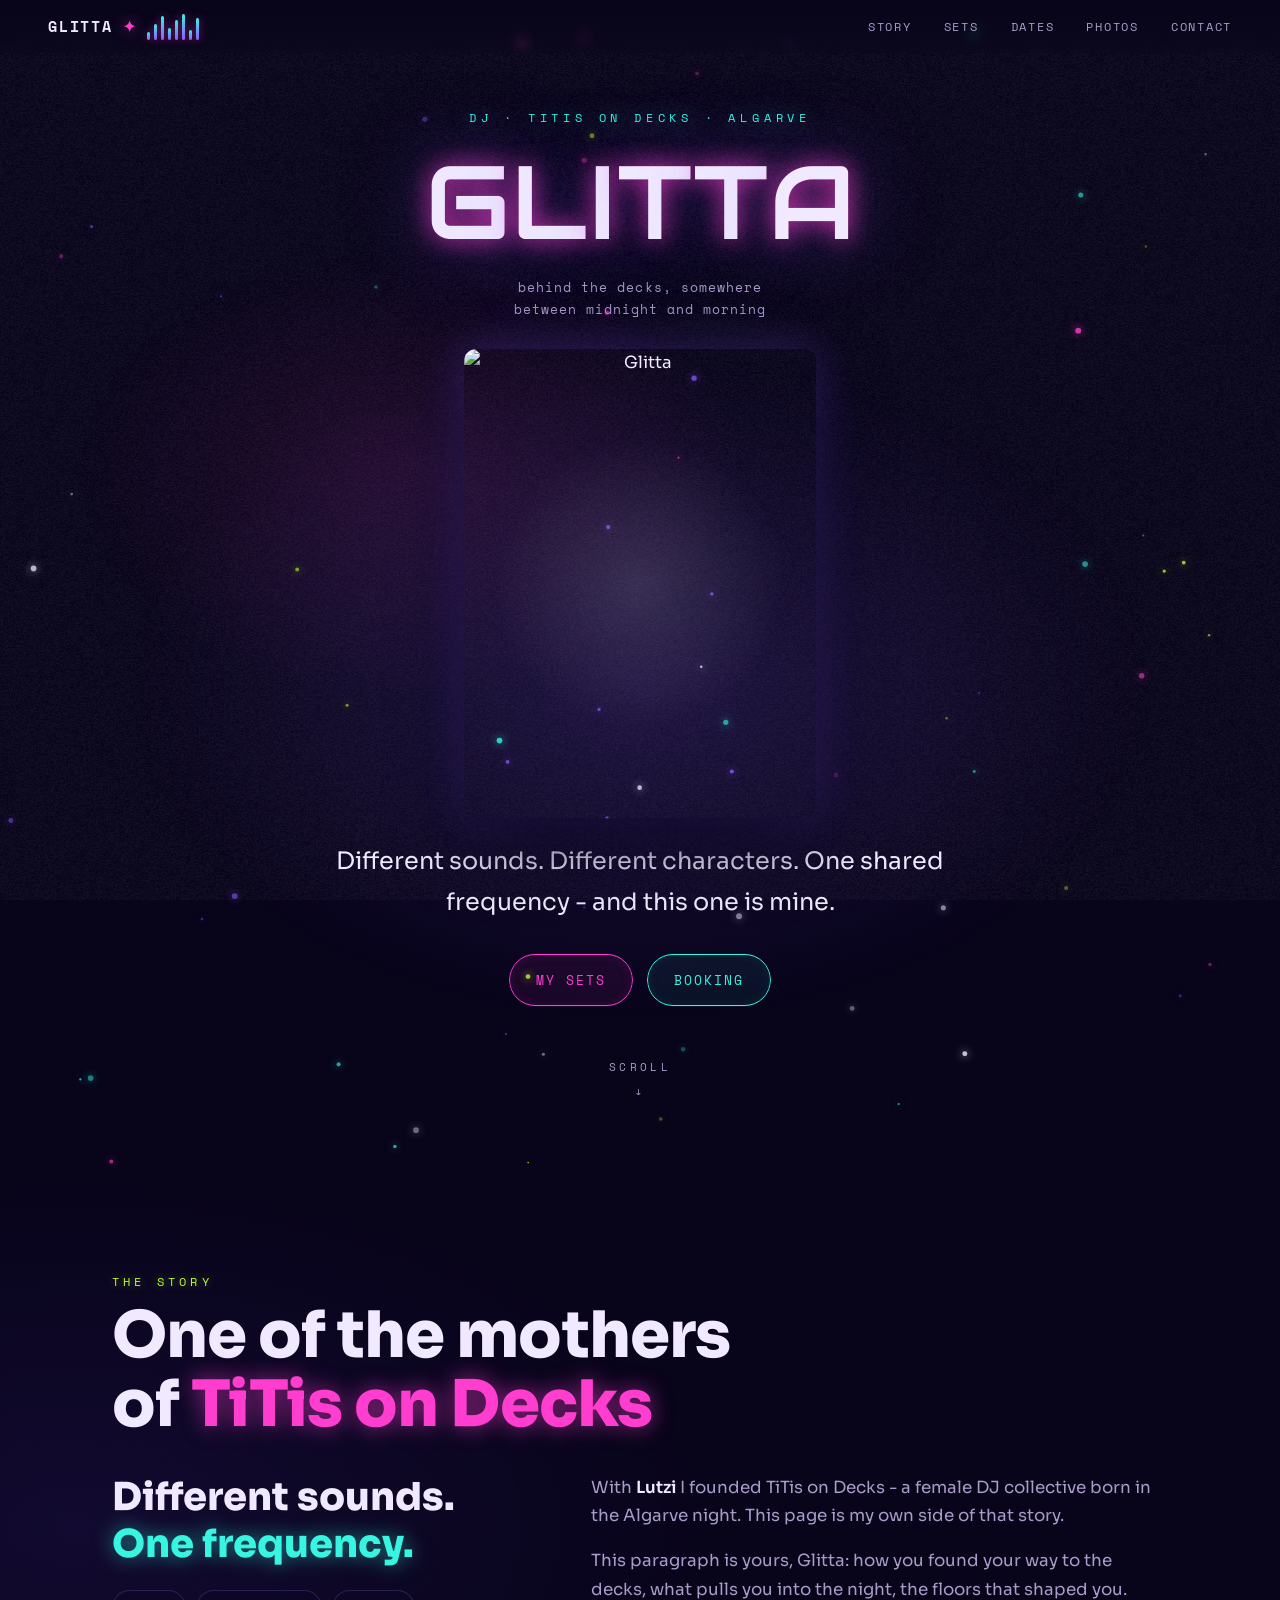
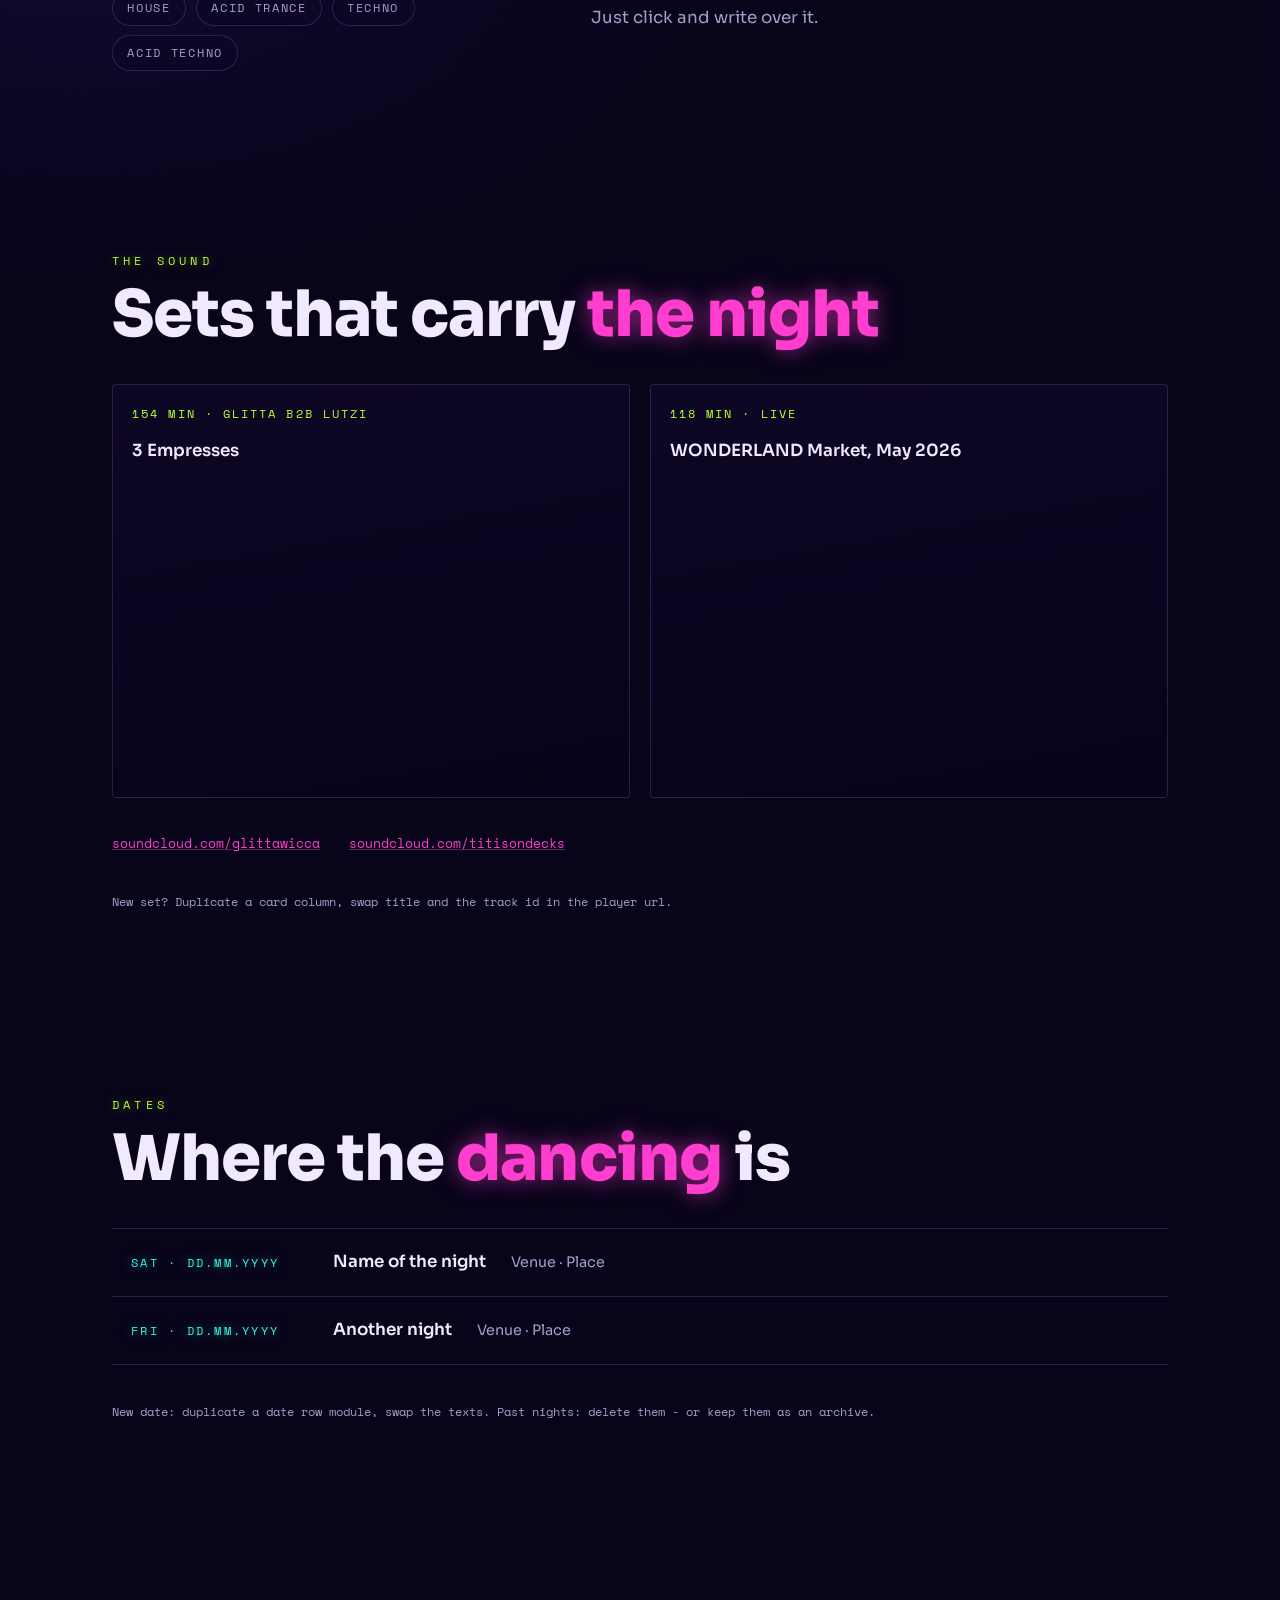
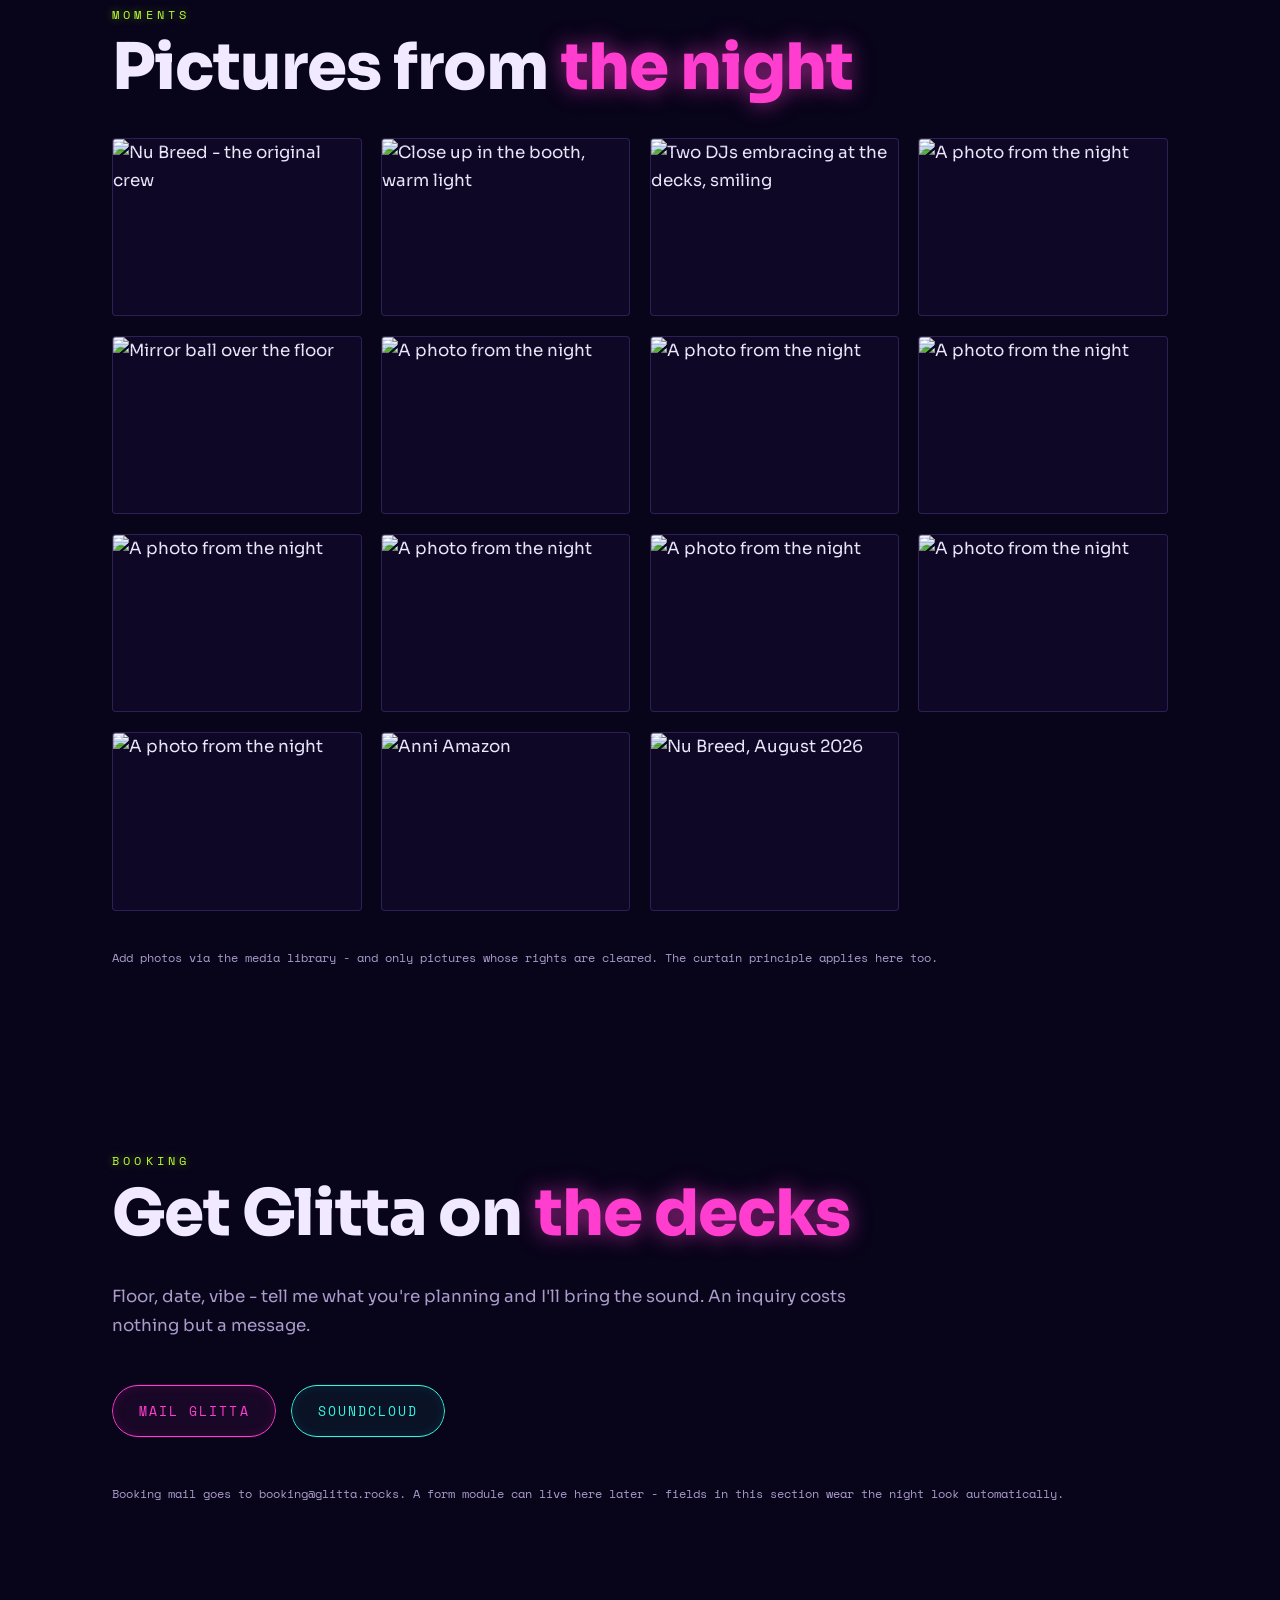
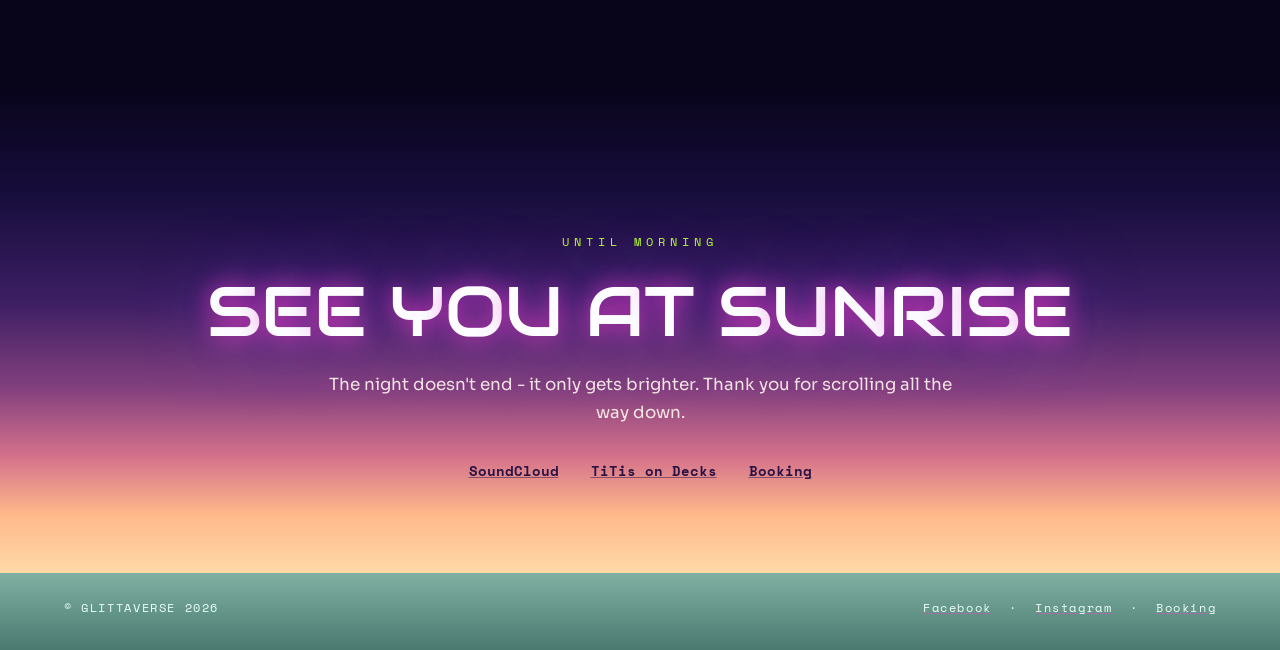
==== commit 9abfd1b7: "Spores and fluid are both, and four sections get a bed Two corrections, both mine.  The first: g4 de" ====
--- a/g4.html
+++ b/g4.html
@@ -89,11 +89,13 @@
     and a card in view holds a soft glow. Same components, the only
     trigger a touch device can actually give them.
 
-    And where the fluid is switched off, the hero would otherwise have
-    nothing adrift in it - so the spores come back, ported from the
-    theme's tod.js, in the header only. One atmosphere per device:
-    fluid across the whole page for a cursor, spores in the header for
-    a thumb. Never both; that was always soup.
+    The spores, ported from the theme's tod.js, drift in the header on
+    every device. They are ambient - they move from the moment the page
+    loads and ask for nothing. The fluid is reactive: it paints where a
+    pointer goes and, without one, paints nothing at all. So they are
+    not alternatives and one cannot replace the other. A cursor gets
+    spores in the header and the fluid across the whole page; a thumb
+    gets spores and a bed of fluid in two sections.
 
   The nav links get their own row under 46rem rather than being
   hidden. The theme hides them there because WordPress supplies
@@ -256,6 +258,8 @@
 .fluid-bed{ position:absolute; inset:0; z-index:0; pointer-events:none; overflow:hidden; }
 .fluid-bed canvas{ position:absolute; inset:0; width:100%; height:100%; display:block; }
 #story > *:not(.fluid-bed),
+#sets > *:not(.fluid-bed),
+#dates > *:not(.fluid-bed),
 #contact > *:not(.fluid-bed){ position:relative; z-index:1; }
 
 /* spores drift up in here on touch devices - canvas injected by JS.
@@ -871,6 +875,7 @@
 
   <!-- ========== SETS ========== -->
   <section class="section" id="sets">
+    <div class="fluid-bed" aria-hidden="true"></div>
     <div class="head reveal">
       <p class="kicker">The Sound</p>
       <h2 class="h2">Sets that carry <em>the night</em></h2>
@@ -908,6 +913,7 @@
 
   <!-- ========== DATES ========== -->
   <section class="section" id="dates">
+    <div class="fluid-bed" aria-hidden="true"></div>
     <div class="head reveal">
       <p class="kicker">Dates</p>
       <h2 class="h2">Where the <em>dancing</em> is</h2>
@@ -2572,8 +2578,13 @@
     initReveal();
     initTilt();
 
+    /* Spores drift on their own from the moment the page loads. The
+       fluid only paints where a pointer goes, so it is reactive, not
+       ambient - one cannot stand in for the other. Both, on every
+       device. */
+    initSpores();
+
     if (!HAS_CURSOR) {
-      initSpores();          /* the hero's atmosphere, where the fluid is not */
       initSectionFluid();    /* the same fluid, penned into one section */
       initTouchGlare();
       initTouchSpotlight();
